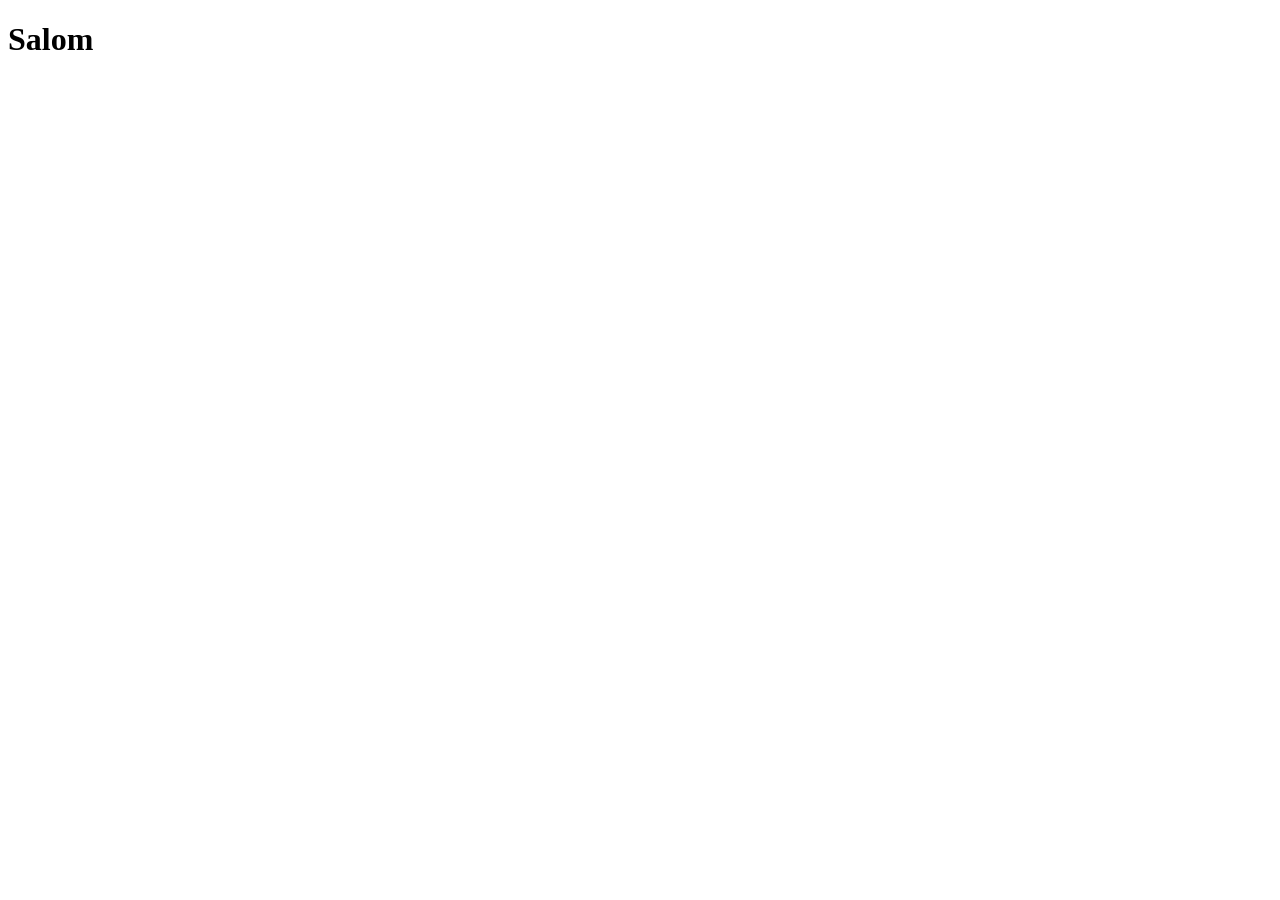
==== index.html @ 6389db86 "Futbol project" ====
<!DOCTYPE html>
<html lang="en">
<head>
    <meta charset="UTF-8">
    <meta name="viewport" content="width=device-width, initial-scale=1.0">
    <title>Document</title>
</head>
<body>
    <h1>Salom</h1>
</body>
</html>
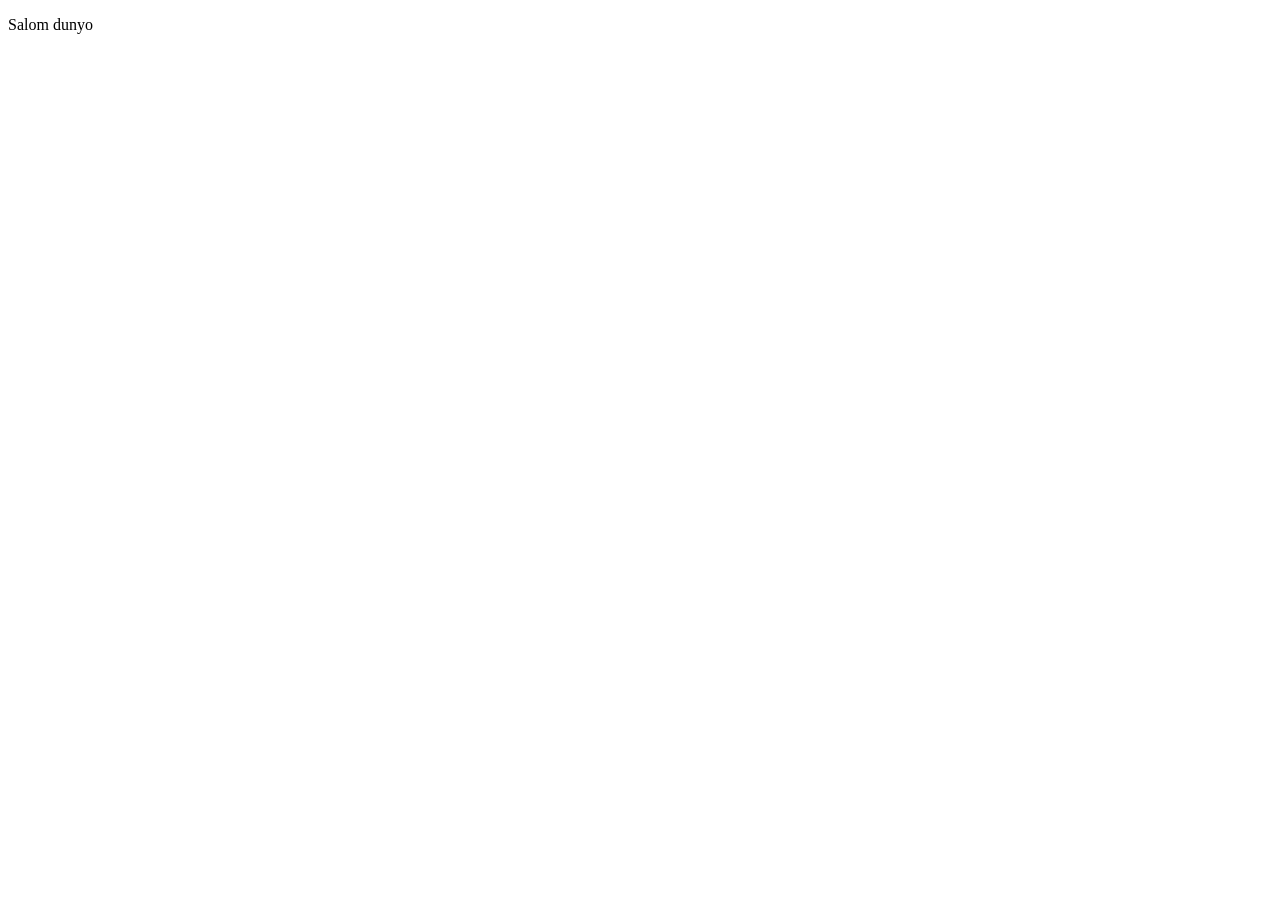
==== commit c5f63522: "Loyiha yangilandi" ====
--- a/index.html
+++ b/index.html
@@ -6,6 +6,6 @@
     <title>Document</title>
 </head>
 <body>
-    <h1>Salom</h1>
+    <p>Salom dunyo</p>
 </body>
 </html>
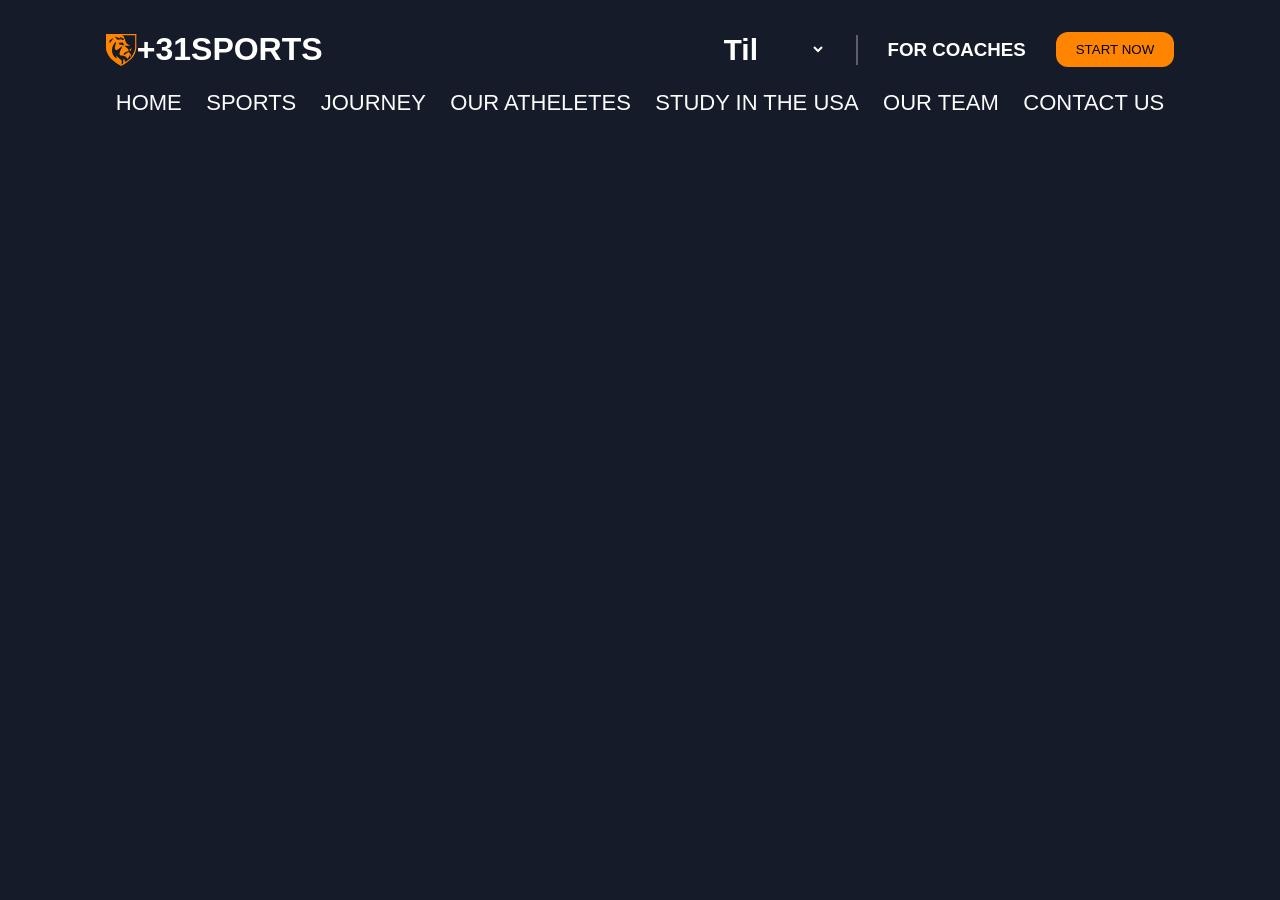
==== commit e8125036: "header qismi bitdi" ====
--- a/index.html
+++ b/index.html
@@ -1,11 +1,47 @@
 <!DOCTYPE html>
 <html lang="en">
+
 <head>
     <meta charset="UTF-8">
     <meta name="viewport" content="width=device-width, initial-scale=1.0">
     <title>Document</title>
+    <link rel="stylesheet" href="style.css">
+
 </head>
+
 <body>
-    <p>Salom dunyo</p>
+    <header>
+        <div class="container">
+            <div class="head1">
+                <div class="logo">
+                    <img src="./sherzodRasmlar/logo.svg" alt="sherlogo">
+                    <h1>+31SPORTS</h1>
+                </div>
+                <div class="startNov">
+                    <select id="language">
+                         <option value="">Til</option>
+                         <option value="uz">UZB</option>
+                        <option value="ru">RUS</option>
+                        <option value="eng">ENG</option>
+                    </select>
+                    <div class="chiziq"></div>
+                    <h3>FOR COACHES</h3>
+                    <button class="start">START NOW</button>
+                </div>
+            </div>
+            <div class="head2">
+                <nav>
+                    <a class="head2-nav" href="#">Home</a>
+                    <a class="head2-nav" href="#">sports</a>
+                    <a class="head2-nav" href="#">journey</a>
+                    <a class="head2-nav" href="#">our atheletes</a>
+                    <a class="head2-nav" href="#">study in the usa</a>
+                    <a class="head2-nav" href="#">our team</a>
+                    <a class="head2-nav" href="#">contact us</a>
+                </nav>
+            </div>
+        </div>
+    </header>
 </body>
+
 </html>
--- a/style.css
+++ b/style.css
@@ -0,0 +1,81 @@
+*{
+box-sizing: border-box;
+font-family: 'Lucida Sans', 'Lucida Sans Regular', 'Lucida Grande', 'Lucida Sans Unicode', Geneva, Verdana, sans-serif;
+}
+body{
+    margin: 0;
+    background-color: #151B28;
+    display: flex;
+    justify-content: center;
+    max-width: 1440
+   
+}
+.container{
+  background-color: #151B28;
+    flex-direction: column;
+}
+header .container{
+     padding: 10px 20px;
+     display: flex;
+     
+}
+header{
+    display: flex;
+    flex-direction: column;
+    max-width: 1120px;
+
+}
+.head1{
+    display: flex;
+    justify-content: space-between;
+    align-items: center;
+    color: white;
+    gap: 315px;
+}
+.logo{
+    display: flex;
+}
+.startNov{
+    display: flex;
+    justify-content: space-between;
+    align-items: center;
+    gap: 30px;
+}
+.chiziq{
+    width: 2px;
+    height: 30px;
+    background-color: rgba(255, 255, 255, 0.3);
+}
+#language{
+    background-color: transparent;
+    color: rgb(255, 255, 255);
+    padding: 8px 20px;
+    font-size: 30px;
+    font-weight: bold;
+    border: 0px solid chartreuse;
+    
+
+   
+}
+#language:focus{
+    border: 0px solid cyan;
+    color: #151B28;
+}
+.start{
+    padding: 10px 20px;
+    border-radius: 12px;
+    background-color: #FF8400;
+    border: none;
+}
+.head2-nav{
+   
+font-weight: 400;
+
+font-size: 22px;
+margin: 0px 10px;
+text-align: center;
+text-transform:uppercase;
+color: #FCFCFD;
+text-decoration: none;
+
+}
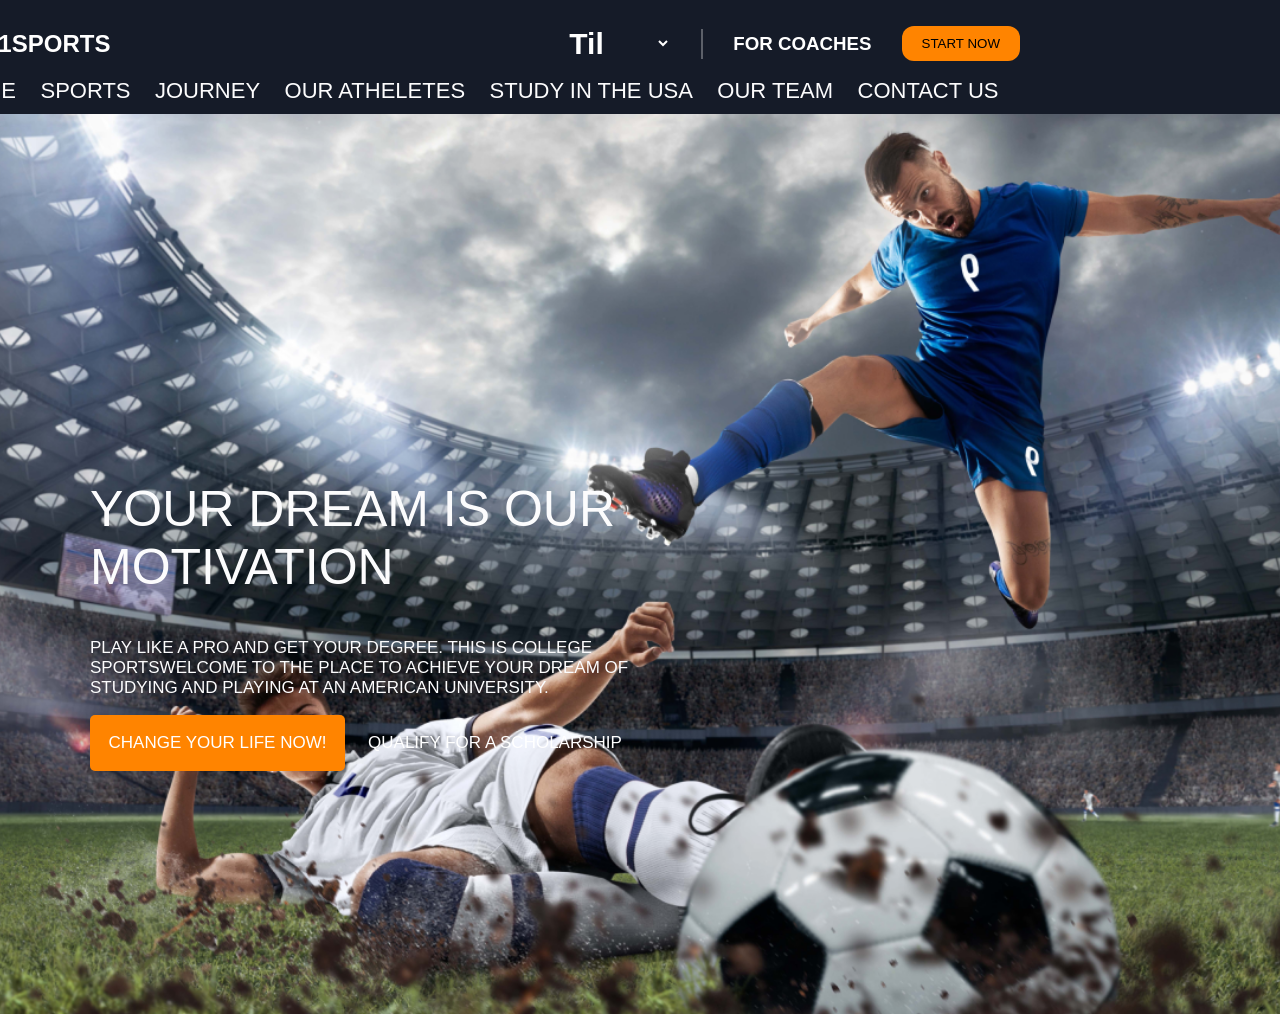
==== commit b9a66353: "sec1 yozildi" ====
--- a/index.html
+++ b/index.html
@@ -10,38 +10,60 @@
 </head>
 
 <body>
-    <header>
-        <div class="container">
-            <div class="head1">
-                <div class="logo">
-                    <img src="./sherzodRasmlar/logo.svg" alt="sherlogo">
-                    <h1>+31SPORTS</h1>
+    <div class="tana">
+        <header>
+            <div class="container">
+                <div class="head1">
+                    <div class="logo">
+                        <img src="./sherzodRasmlar/logo.svg" alt="sherlogo">
+                        <h2>+31SPORTS</h2>
+                    </div>
+                    <div class="startNov">
+                        <select id="language">
+                            <option value="">Til</option>
+                            <option value="uz">UZB</option>
+                            <option value="ru">RUS</option>
+                            <option value="eng">ENG</option>
+                        </select>
+                        <div class="chiziq"></div>
+                        <h3>FOR COACHES</h3>
+                        <button class="start">START NOW</button>
+                    </div>
                 </div>
-                <div class="startNov">
-                    <select id="language">
-                         <option value="">Til</option>
-                         <option value="uz">UZB</option>
-                        <option value="ru">RUS</option>
-                        <option value="eng">ENG</option>
-                    </select>
-                    <div class="chiziq"></div>
-                    <h3>FOR COACHES</h3>
-                    <button class="start">START NOW</button>
+                <div class="head2">
+                    <nav>
+                        <a class="head2-nav" href="#">Home</a>
+                        <a class="head2-nav" href="#">sports</a>
+                        <a class="head2-nav" href="#">journey</a>
+                        <a class="head2-nav" href="#">our atheletes</a>
+                        <a class="head2-nav" href="#">study in the usa</a>
+                        <a class="head2-nav" href="#">our team</a>
+                        <a class="head2-nav" href="#">contact us</a>
+                    </nav>
                 </div>
             </div>
-            <div class="head2">
-                <nav>
-                    <a class="head2-nav" href="#">Home</a>
-                    <a class="head2-nav" href="#">sports</a>
-                    <a class="head2-nav" href="#">journey</a>
-                    <a class="head2-nav" href="#">our atheletes</a>
-                    <a class="head2-nav" href="#">study in the usa</a>
-                    <a class="head2-nav" href="#">our team</a>
-                    <a class="head2-nav" href="#">contact us</a>
-                </nav>
+        </header>
+        <section class="sec1">
+
+            <div class="narsala">
+                <div class="textlar">
+                    <div class="text">
+                        <h1>Your dream is our motivation</h1>
+                        <p>Play like a pro and get your degree. This is College SportsWelcome to the place to achieve
+                            your dream
+                            of studying and playing at an American university.</p>
+                    </div>
+                    
+                    <div class="buttonlar">
+                        <button class="ranglibtn">Change your life now!</button>
+                        <button class="rangsizbtn">Qualify for a scholarship</button>
+                    </div>
+                </div>
+                <div class="yoq"></div>
             </div>
-        </div>
-    </header>
+            
+        </section>
+    </div>
 </body>
 
 </html>
--- a/style.css
+++ b/style.css
@@ -1,81 +1,202 @@
-*{
-box-sizing: border-box;
-font-family: 'Lucida Sans', 'Lucida Sans Regular', 'Lucida Grande', 'Lucida Sans Unicode', Geneva, Verdana, sans-serif;
-}
-body{
+* {
+    box-sizing: border-box;
+    font-family: 'Lucida Sans', 'Lucida Sans Regular', 'Lucida Grande', 'Lucida Sans Unicode', Geneva, Verdana, sans-serif;
+}
+
+body {
     margin: 0;
     background-color: #151B28;
     display: flex;
     justify-content: center;
-    max-width: 1440
-   
-}
-.container{
-  background-color: #151B28;
+
+
+}
+
+.tana {
+    display: flex;
     flex-direction: column;
-}
-header .container{
-     padding: 10px 20px;
-     display: flex;
-     
-}
-header{
+    justify-content: center;
+}
+
+.container {
+    background-color: #151B28;
+    flex-direction: column;
+    display: flex;
+
+
+}
+
+header .container {
+    padding: 10px 20px;
+
+
+}
+
+header {
     display: flex;
     flex-direction: column;
     max-width: 1120px;
-
-}
-.head1{
+    justify-content: center;
+
+}
+
+.head1 {
     display: flex;
     justify-content: space-between;
     align-items: center;
     color: white;
     gap: 315px;
 }
-.logo{
-    display: flex;
-}
-.startNov{
+
+.logo {
+    display: flex;
+}
+
+.startNov {
     display: flex;
     justify-content: space-between;
     align-items: center;
     gap: 30px;
 }
-.chiziq{
+
+.chiziq {
     width: 2px;
     height: 30px;
     background-color: rgba(255, 255, 255, 0.3);
 }
-#language{
+
+#language {
     background-color: transparent;
     color: rgb(255, 255, 255);
     padding: 8px 20px;
     font-size: 30px;
     font-weight: bold;
     border: 0px solid chartreuse;
-    
-
-   
-}
-#language:focus{
+
+
+
+}
+
+#language:focus {
     border: 0px solid cyan;
     color: #151B28;
 }
-.start{
+
+.start {
     padding: 10px 20px;
     border-radius: 12px;
     background-color: #FF8400;
     border: none;
 }
-.head2-nav{
-   
-font-weight: 400;
-
-font-size: 22px;
-margin: 0px 10px;
-text-align: center;
-text-transform:uppercase;
-color: #FCFCFD;
-text-decoration: none;
-
-}
+
+.head2-nav {
+
+    font-weight: 400;
+    font-size: 22px;
+    margin: 0px 10px;
+    text-align: center;
+    text-transform: uppercase;
+    color: #FCFCFD;
+    text-decoration: none;
+
+}
+
+.sec1 {
+    width: 1440px;
+    height: 900px;
+    background-image: url('./sherzodRasmlar/sec1rasm.png');
+    background-position: center;
+    background-size: cover;
+    background-repeat: no-repeat;
+    display: flex;
+    justify-content: center;
+    align-items: center;
+
+}
+
+.sec1rasm {
+    max-width: 1440px;
+    height: 968px;
+
+}
+
+.seconerasm {
+    width: 100%;
+    height: 100%;
+
+}
+
+.textlar {
+    width: 550px;
+    height: 250px;
+    display: flex;
+    flex-wrap: wrap;
+}
+
+
+.yoq {
+    width: 550px;
+    height: 250px;
+}
+
+.narsala {
+    width: 1120px;
+    height: 338px;
+    display: flex;
+    justify-content: center;
+    align-items: center;
+
+
+
+}
+
+.text h1 {
+
+    font-weight: 400;
+    font-size: 50px;
+    text-transform: uppercase;
+    color: #FCFCFD;
+
+}
+
+.text p {
+
+    font-weight: 400;
+    color: #FCFCFD;
+    font-size: 17px;
+
+
+    text-transform: uppercase;
+
+}
+.buttonlar{
+    display: flex;
+    align-items: center;
+}
+.ranglibtn {
+    width: 255px;
+    height: 56px;
+    padding: 12px 18px;
+    border-radius: 5px;
+    border: none;
+    color: white;
+    background-color: #FF8400;
+    font-size: 17px;
+    font-weight: 500;
+    text-transform: uppercase;
+    
+
+}
+
+.rangsizbtn{
+    width: 300px;
+    height: 56px;
+    padding: 12px 18px;
+    border-radius: 5px;
+    border: none;
+    color: white;
+   background-color: transparent;
+    font-size: 17px;
+    font-weight: 500;
+    text-transform: uppercase;
+}
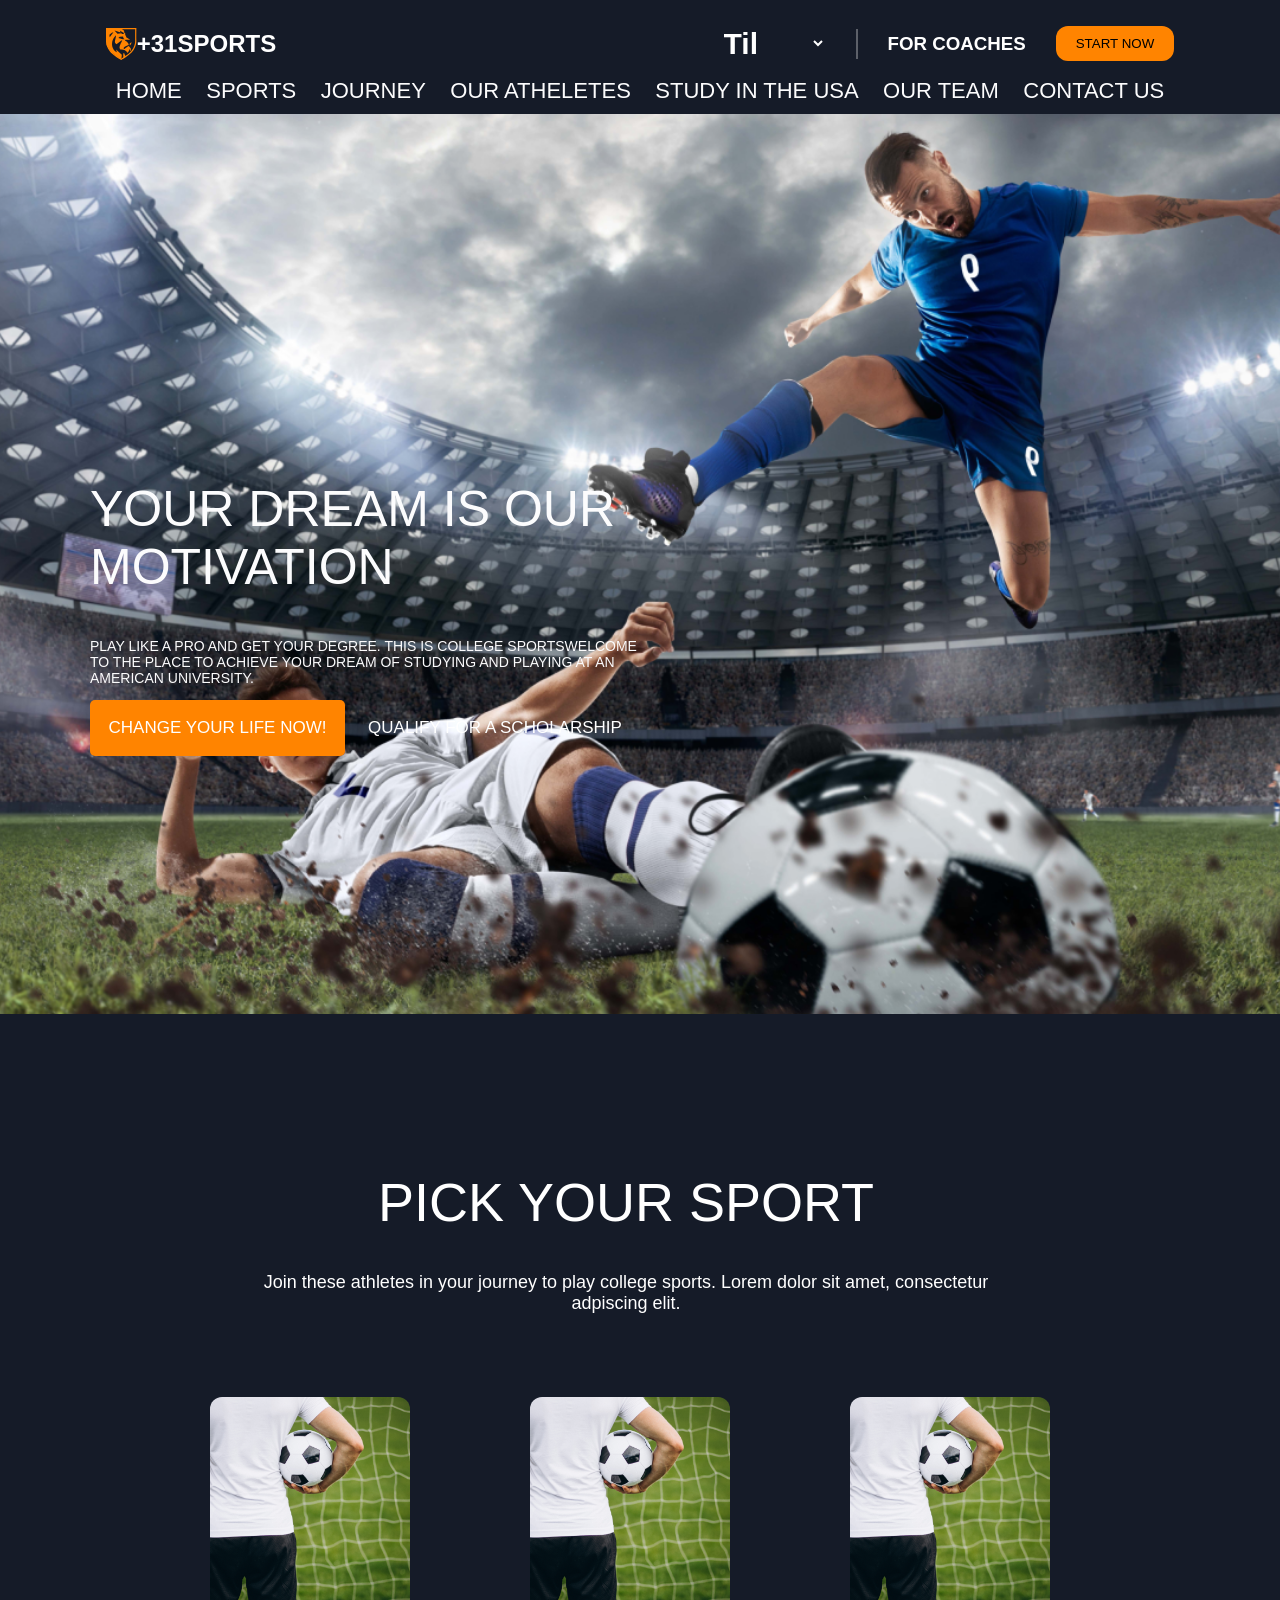
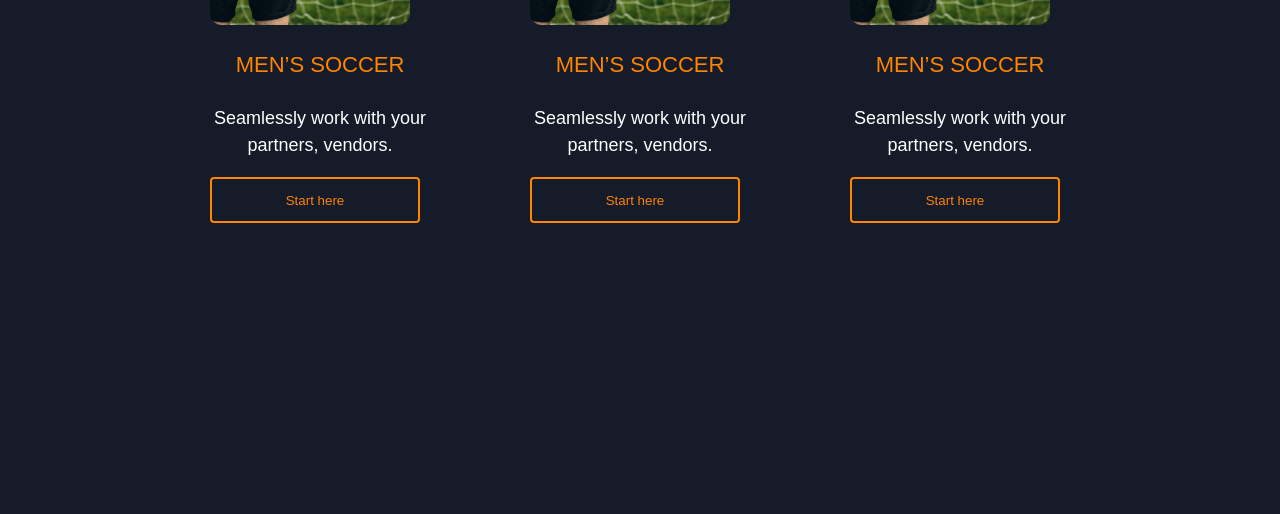
==== commit 2114953e: "sec2 yuklandi" ====
--- a/index.html
+++ b/index.html
@@ -32,8 +32,8 @@
                 </div>
                 <div class="head2">
                     <nav>
-                        <a class="head2-nav" href="#">Home</a>
-                        <a class="head2-nav" href="#">sports</a>
+                        <a class="head2-nav" href="index.html">Home</a>
+                        <a class="head2-nav" href="sports.html">sports</a>
                         <a class="head2-nav" href="#">journey</a>
                         <a class="head2-nav" href="#">our atheletes</a>
                         <a class="head2-nav" href="#">study in the usa</a>
@@ -53,7 +53,7 @@
                             your dream
                             of studying and playing at an American university.</p>
                     </div>
-                    
+
                     <div class="buttonlar">
                         <button class="ranglibtn">Change your life now!</button>
                         <button class="rangsizbtn">Qualify for a scholarship</button>
@@ -61,7 +61,55 @@
                 </div>
                 <div class="yoq"></div>
             </div>
-            
+
+        </section>
+
+        <section class="sec2">
+            <div class="pys">
+                <div class="matnlar">
+                    <h2>pick your sport</h2>
+                    <p>Join these athletes in your journey to play college sports. Lorem dolor sit amet, consectetur
+                        adpiscing elit.</p>
+                </div>
+                <div class="cardlar">
+                    <div class="card">
+                        <div class="card-img">
+                            <img class="imgcard" src="./sherzodRasmlar/cardimg.png" alt="cardomg">
+                        </div>
+
+                        <div class="card-tex">
+                            <h4>MEN’S SOCCER</h4>
+                            <p>Seamlessly work with your partners, vendors.</p>
+                        </div>
+                        <button class="starthere">Start here</button>
+
+                    </div>
+                    <div class="card">
+                        <div class="card-img">
+                            <img class="imgcard" src="./sherzodRasmlar/cardimg.png" alt="cardomg">
+                        </div>
+
+                        <div class="card-tex">
+                            <h4>MEN’S SOCCER</h4>
+                            <p>Seamlessly work with your partners, vendors.</p>
+                        </div>
+                        <button  class="starthere">Start here</button>
+
+                    </div>
+                    <div class="card">
+                        <div class="card-img">
+                            <img class="imgcard" src="./sherzodRasmlar/cardimg.png" alt="cardomg">
+                        </div>
+
+                        <div class="card-tex">
+                            <h4>MEN’S SOCCER</h4>
+                            <p>Seamlessly work with your partners, vendors.</p>
+                        </div>
+                        <button  class="starthere">Start here</button>
+
+                    </div>
+                </div>
+            </div>
         </section>
     </div>
 </body>
--- a/style.css
+++ b/style.css
@@ -37,6 +37,7 @@
     flex-direction: column;
     max-width: 1120px;
     justify-content: center;
+    margin: 0 auto;
 
 }
 
@@ -105,6 +106,7 @@
     width: 1440px;
     height: 900px;
     background-image: url('./sherzodRasmlar/sec1rasm.png');
+
     background-position: center;
     background-size: cover;
     background-repeat: no-repeat;
@@ -123,7 +125,8 @@
 .seconerasm {
     width: 100%;
     height: 100%;
-
+    mask-image: linear-gradient(to bottom, black, transparent);
+    opacity: 0.4;
 }
 
 .textlar {
@@ -163,16 +166,18 @@
 
     font-weight: 400;
     color: #FCFCFD;
-    font-size: 17px;
-
-
-    text-transform: uppercase;
-
-}
-.buttonlar{
-    display: flex;
-    align-items: center;
-}
+    font-size: 14px;
+
+
+    text-transform: uppercase;
+
+}
+
+.buttonlar {
+    display: flex;
+    align-items: center;
+}
+
 .ranglibtn {
     width: 255px;
     height: 56px;
@@ -184,19 +189,128 @@
     font-size: 17px;
     font-weight: 500;
     text-transform: uppercase;
-    
-
-}
-
-.rangsizbtn{
+
+
+}
+
+.rangsizbtn {
     width: 300px;
     height: 56px;
     padding: 12px 18px;
     border-radius: 5px;
     border: none;
     color: white;
-   background-color: transparent;
+    background-color: transparent;
     font-size: 17px;
     font-weight: 500;
     text-transform: uppercase;
 }
+
+.sec2 {
+    width: 1440px;
+    height: 1100px;
+    background-color: #151B28;
+   display: flex;
+   align-items: center;
+   justify-content: center;
+
+}
+
+.pys {
+   
+    width: 1120px;
+    height: 874px;
+    background-color: #151B28;
+   display: flex;
+   justify-content: center;
+   flex-direction: column;
+
+}
+
+.matnlar {
+    width: 752px;
+    height: 118px;
+    color: white;
+    margin-left: 170px;
+    display: flex;
+    justify-content: center;
+    flex-direction: column;
+
+}
+
+.matnlar h2 {
+
+    font-weight: 400;
+    font-size: 54px;
+    width: 752px;
+    height: 38px;
+    text-align: center;
+    text-transform: uppercase;
+}
+
+.matnlar p {
+    width: 752px;
+    height: 40px;
+    font-weight: 400;
+    font-size: 18px;
+    text-align: center;
+
+}
+
+.card {
+    width: 260px;
+    height: 572px;
+    padding: 60px 20px;
+
+}
+
+.card-img {
+    width: 200px;
+    height: 228px;
+
+
+}
+
+.imgcard {
+    width: 100%;
+    height: 100%;
+    object-fit: cover;
+    border-radius: 12px;
+}
+
+.cardlar {
+    display: flex;
+    justify-content: center;
+    gap: 60px;
+    padding: 50px 20px;
+}
+
+.card-tex h4 {
+    text-align: center;
+    color: #FF8400;
+    font-weight: 400;
+    font-size: 22px;
+    line-height: 100%;
+    letter-spacing: 0%;
+    text-align: center;
+    text-transform: capitalize;
+
+}
+.card-tex p{
+
+font-weight: 400;
+font-size: 18px;
+line-height: 150%;
+text-align: center;
+color: #fff;
+
+}
+.starthere{
+width: 210px;
+height: 46px;
+padding: 12px 18px;
+border-radius: 4px;
+border: 2px solid #FF8400;
+color: #FF8400;
+background-color: transparent;
+}
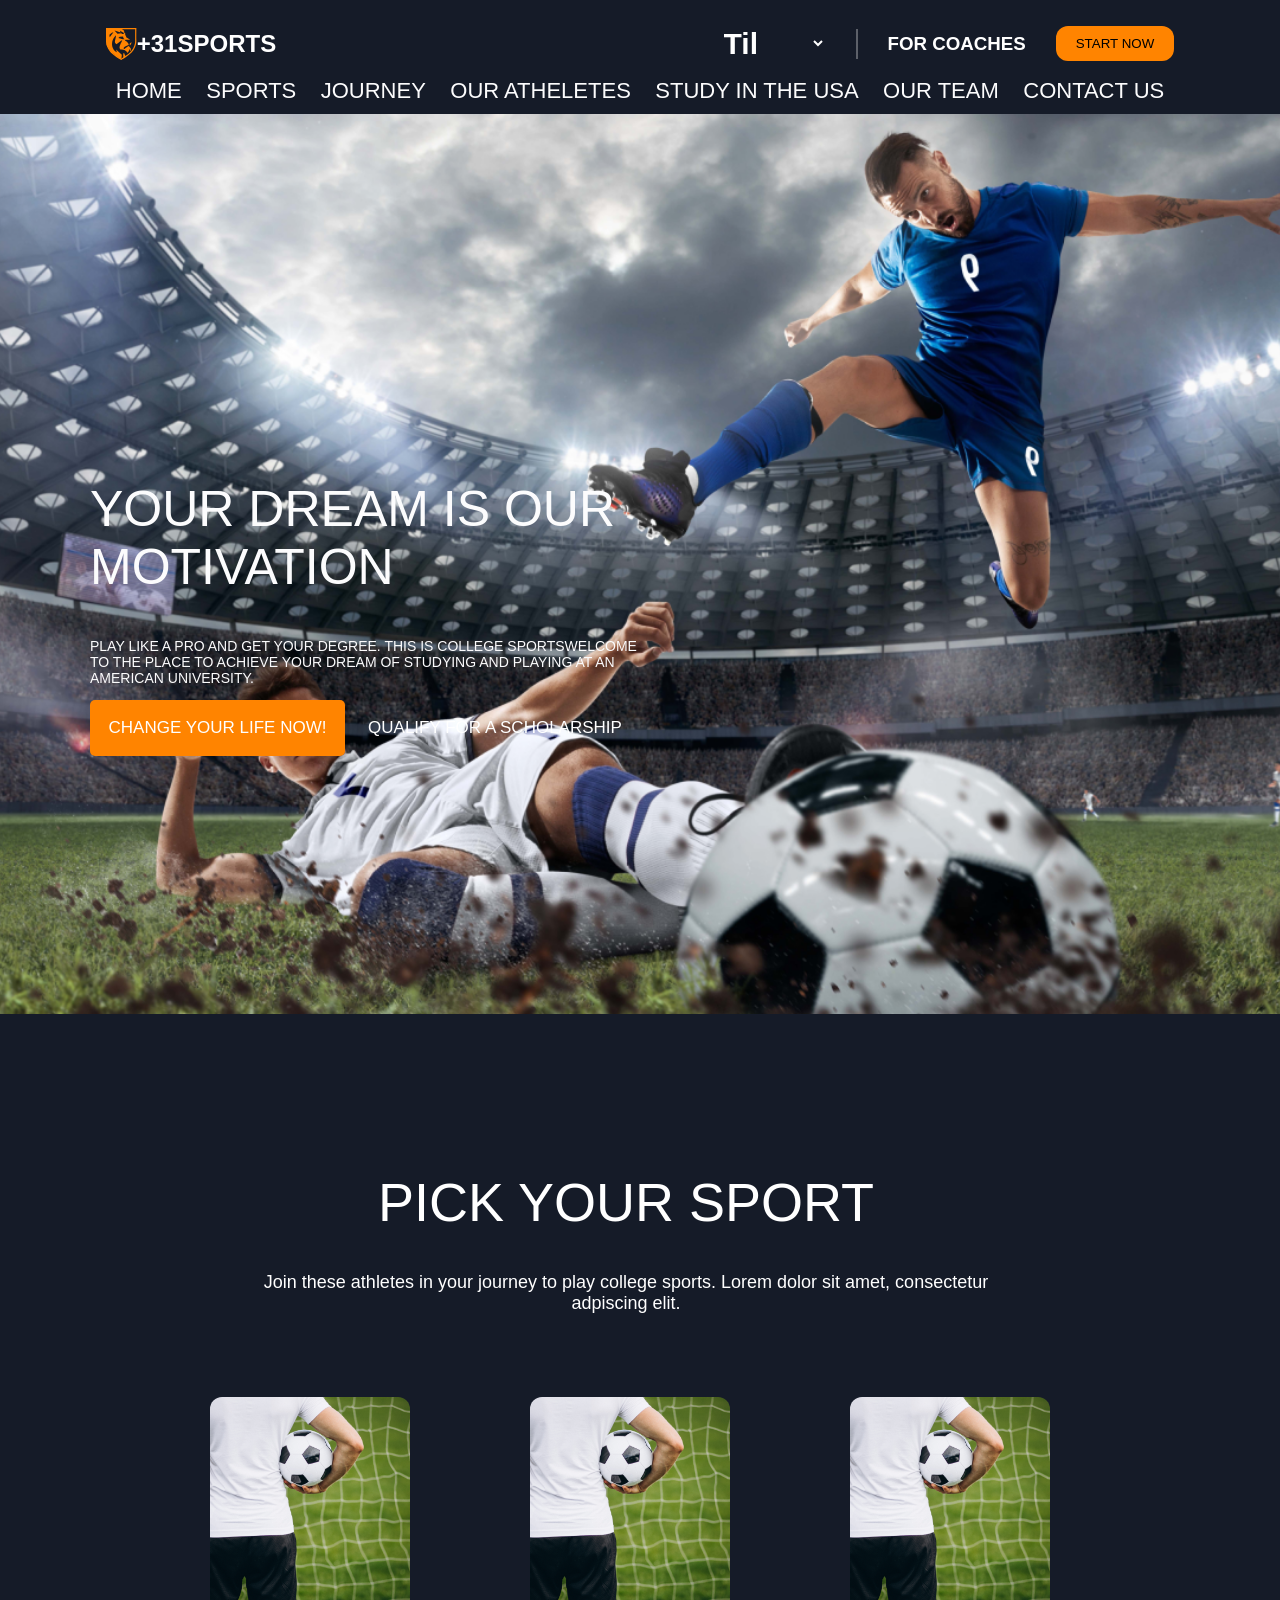
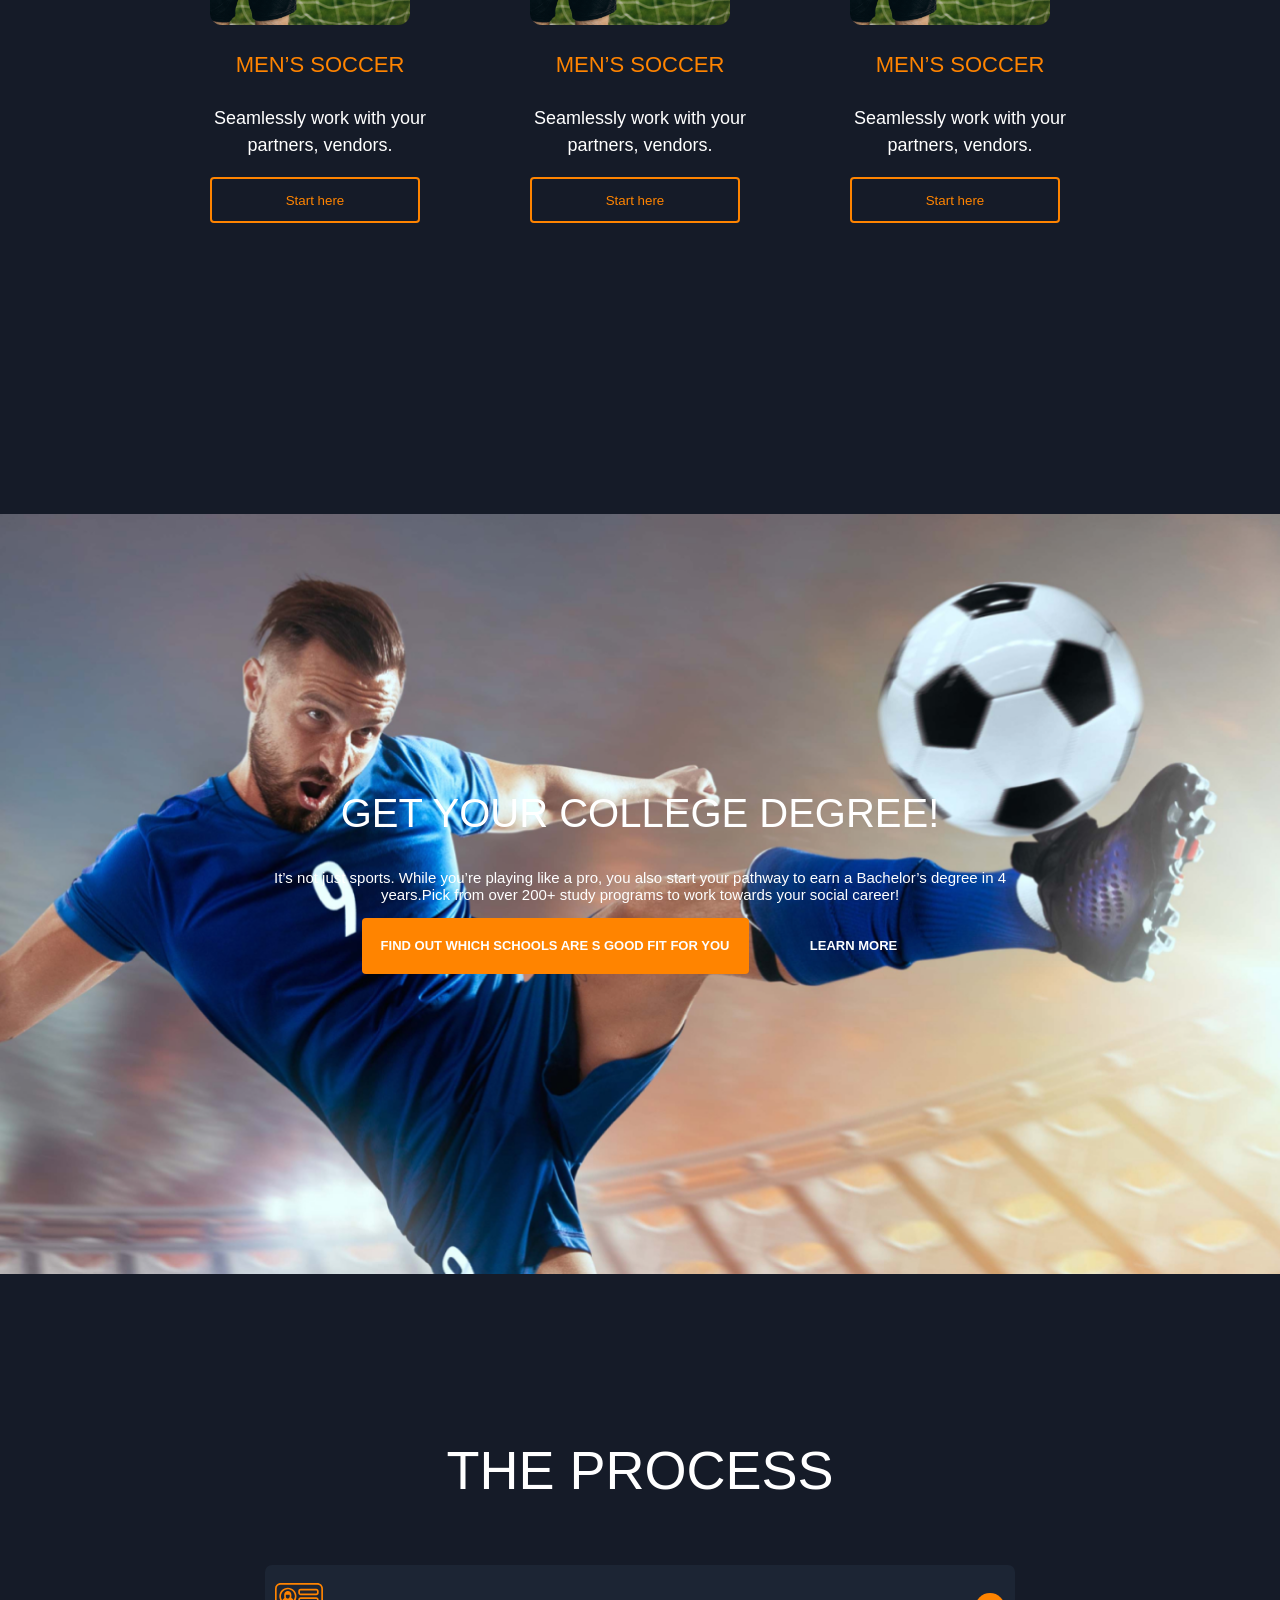
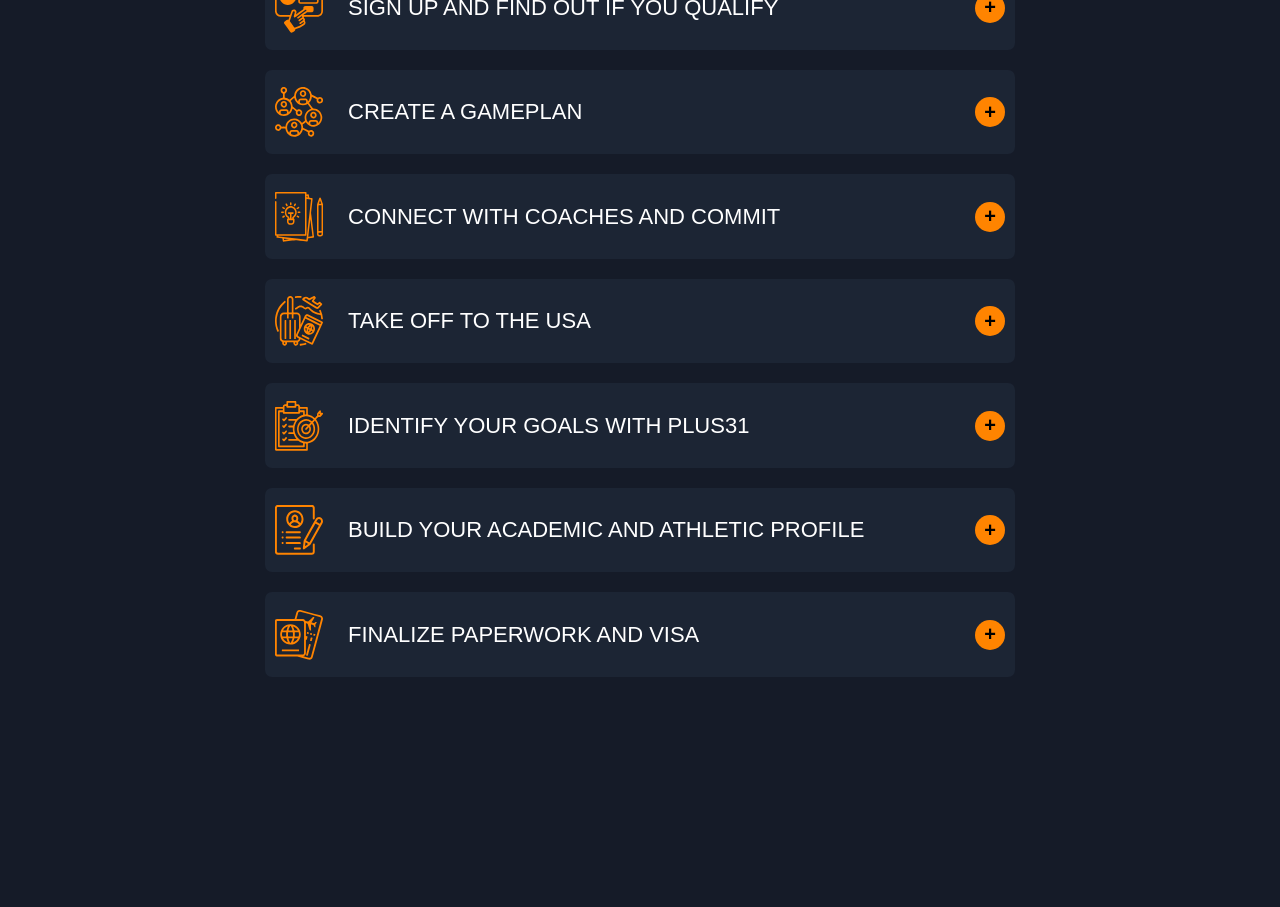
==== commit 19df4dd7: "sec4 bitdi" ====
--- a/index.html
+++ b/index.html
@@ -111,6 +111,86 @@
                 </div>
             </div>
         </section>
+        <section class="sec3">
+            <div class="sec3card">
+                <h1>GET YOUR COLLEGE DEGREE!</h1>
+                <p>It’s not just sports. While you’re playing like a pro, you also start your pathway to earn a Bachelor’s degree in 4 years.Pick from over 200+ study programs to work towards your social career!
+                </p>
+                <div class="sec3btnlar">
+                    <button class="sec3rbtn">Find out which schools are s good fit for you</button>
+                    <button class="sec3rangsiz">Learn more</button>
+                </div>
+            </div>
+        </section>
+        <section class="sec4">
+            <h1>the process</h1>
+
+            <div class="adds">
+                <div class="add">
+                    <div class="bosh">
+                        <img src="./sherzodRasmlar/signup.svg" alt="">
+                        <h4>Sign up and find out if  you qualify</h4>
+                    </div>
+                    <div class="oxiri">
+                         <p>+</p>
+                    </div>
+                </div>
+                <div class="add">
+                    <div class="bosh">
+                        <img src="./sherzodRasmlar/connect.svg" alt="">
+                        <h4>Create a gameplan</h4>
+                    </div>
+                    <div class="oxiri">
+                        <p>+</p>
+                    </div>
+                </div>
+                <div class="add">
+                    <div class="bosh">
+                        <img src="./sherzodRasmlar/create.svg" alt="">
+                        <h4>Connect with coaches and commit</h4>
+                    </div>
+                    <div class="oxiri">
+                         <p>+</p>
+                    </div>
+                </div>
+                <div class="add">
+                    <div class="bosh">
+                        <img src="./sherzodRasmlar/takeoff.svg" alt="">
+                        <h4>Take off to the USA</h4>
+                    </div>
+                    <div class="oxiri">
+                         <p>+</p>
+                    </div>
+                </div>
+                <div class="add">
+                    <div class="bosh">
+                        <img src="./sherzodRasmlar/identify.svg" alt="">
+                        <h4>Identify your goals with Plus31</h4>
+                    </div>
+                    <div class="oxiri">
+                         <p>+</p>
+                    </div>
+                </div>
+                <div class="add">
+                    <div class="bosh">
+                        <img src="./sherzodRasmlar/build.svg" alt="">
+                        <h4>Build your academic and athletic profile</h4>
+                    </div>
+                    <div class="oxiri">
+                         <p>+</p>
+                    </div>
+                </div>
+                <div class="add">
+                    <div class="bosh">
+                        <img src="./sherzodRasmlar/finalize.svg" alt="">
+                        <h4>Finalize paperwork and visa</h4>
+                    </div>
+                    <div class="oxiri">
+                         <p>+</p>
+                    </div>
+                </div>
+            </div>
+        </section>
     </div>
 </body>
 
--- a/style.css
+++ b/style.css
@@ -210,20 +210,20 @@
     width: 1440px;
     height: 1100px;
     background-color: #151B28;
-   display: flex;
-   align-items: center;
-   justify-content: center;
+    display: flex;
+    align-items: center;
+    justify-content: center;
 
 }
 
 .pys {
-   
+
     width: 1120px;
     height: 874px;
     background-color: #151B28;
-   display: flex;
-   justify-content: center;
-   flex-direction: column;
+    display: flex;
+    justify-content: center;
+    flex-direction: column;
 
 }
 
@@ -296,21 +296,155 @@
     text-transform: capitalize;
 
 }
-.card-tex p{
-
+
+.card-tex p {
+
+    font-weight: 400;
+    font-size: 18px;
+    line-height: 150%;
+    text-align: center;
+    color: #fff;
+
+}
+
+.starthere {
+    width: 210px;
+    height: 46px;
+    padding: 12px 18px;
+    border-radius: 4px;
+    border: 2px solid #FF8400;
+    color: #FF8400;
+    background-color: transparent;
+}
+
+.sec3 {
+    width: 1440px;
+    height: 760px;
+    background-image: url('./sherzodRasmlar/sec3rasm.png');
+    background-position: center;
+    background-repeat: no-repeat;
+    background-size: cover;
+    display: flex;
+    justify-content: center;
+    align-items: center;
+   
+}
+
+.sec3card {
+    color: white;
+    width: 752px;
+    height: 273px;
+    text-align: center;
+
+}
+
+.sec3card h1 {
+    font-weight: 400;
+    font-size: 40px;
+    text-align: center;
+    text-transform: uppercase;
+
+}
+
+.sec3card p {
+    font-weight: 400;
+    font-style: Regular;
+    font-size: 15px;
+    text-align: center;
+
+}
+
+.sec3rbtn {
+    width: 387px;
+    height: 56px;
+    padding: 12px 18px;
+    border-radius: 4px;
+    font-weight: 600;
+    font-size: 13px;
+    text-align: center;
+    text-transform: uppercase;
+    border: none;
+    background-color:#FF8400 ;
+    color: white;
+}
+
+.sec3rangsiz {
+    width: 130px;
+    height: 56px;
+    padding: 12px 18px;
+    border-radius: 4px;
+    border: none;
+    background-color: transparent;
+    font-weight: 600;
+    font-size: 13px;
+    text-align: center;
+    text-transform: uppercase;
+    color: white;
+}
+.sec3btnlar{
+    display: flex;
+    justify-content: center;
+    align-items: center;
+    gap: 40px;
+    color: white;
+}
+.sec4{
+width: 1440px;
+height: 1233px;
+padding: 120px 160px;
+background-color: #151B28;
+display: flex;
+justify-content: center;
+flex-direction: column;
+text-align: center;
+
+}
+.adds{
+    width: 750px;
+    height: 891px;
+  
+   margin: 0 auto;
+
+
+}
+.add{
+    display: flex;
+    justify-content: space-between;
+    align-items: center;
+    background-color: #1C2534;
+    margin: 20px 0px;
+    border-radius: 7px;
+    padding: 0px 10px;
+}
+.bosh{
+    display: flex;
+    gap: 25px;
+    align-items: center;
+}
+.sec4 h1{
 font-weight: 400;
-font-size: 18px;
-line-height: 150%;
+font-size: 54px;
 text-align: center;
+text-transform: uppercase;
+color: white;
+
+}
+.sec4 h4{
+font-weight: 400;
+font-size: 22px;
+text-transform: uppercase;
 color: #fff;
-
-}
-.starthere{
-width: 210px;
-height: 46px;
-padding: 12px 18px;
-border-radius: 4px;
-border: 2px solid #FF8400;
-color: #FF8400;
-background-color: transparent;
+}
+.oxiri{
+    width: 30px;
+    height: 30px;
+    background-color: #FF8400;
+    border-radius: 50%;
+   display: flex;
+   justify-content: center;
+   align-items: center;
+}
+.oxiri p{
+    font-weight: bold;
+    font-size: 20px;
 }
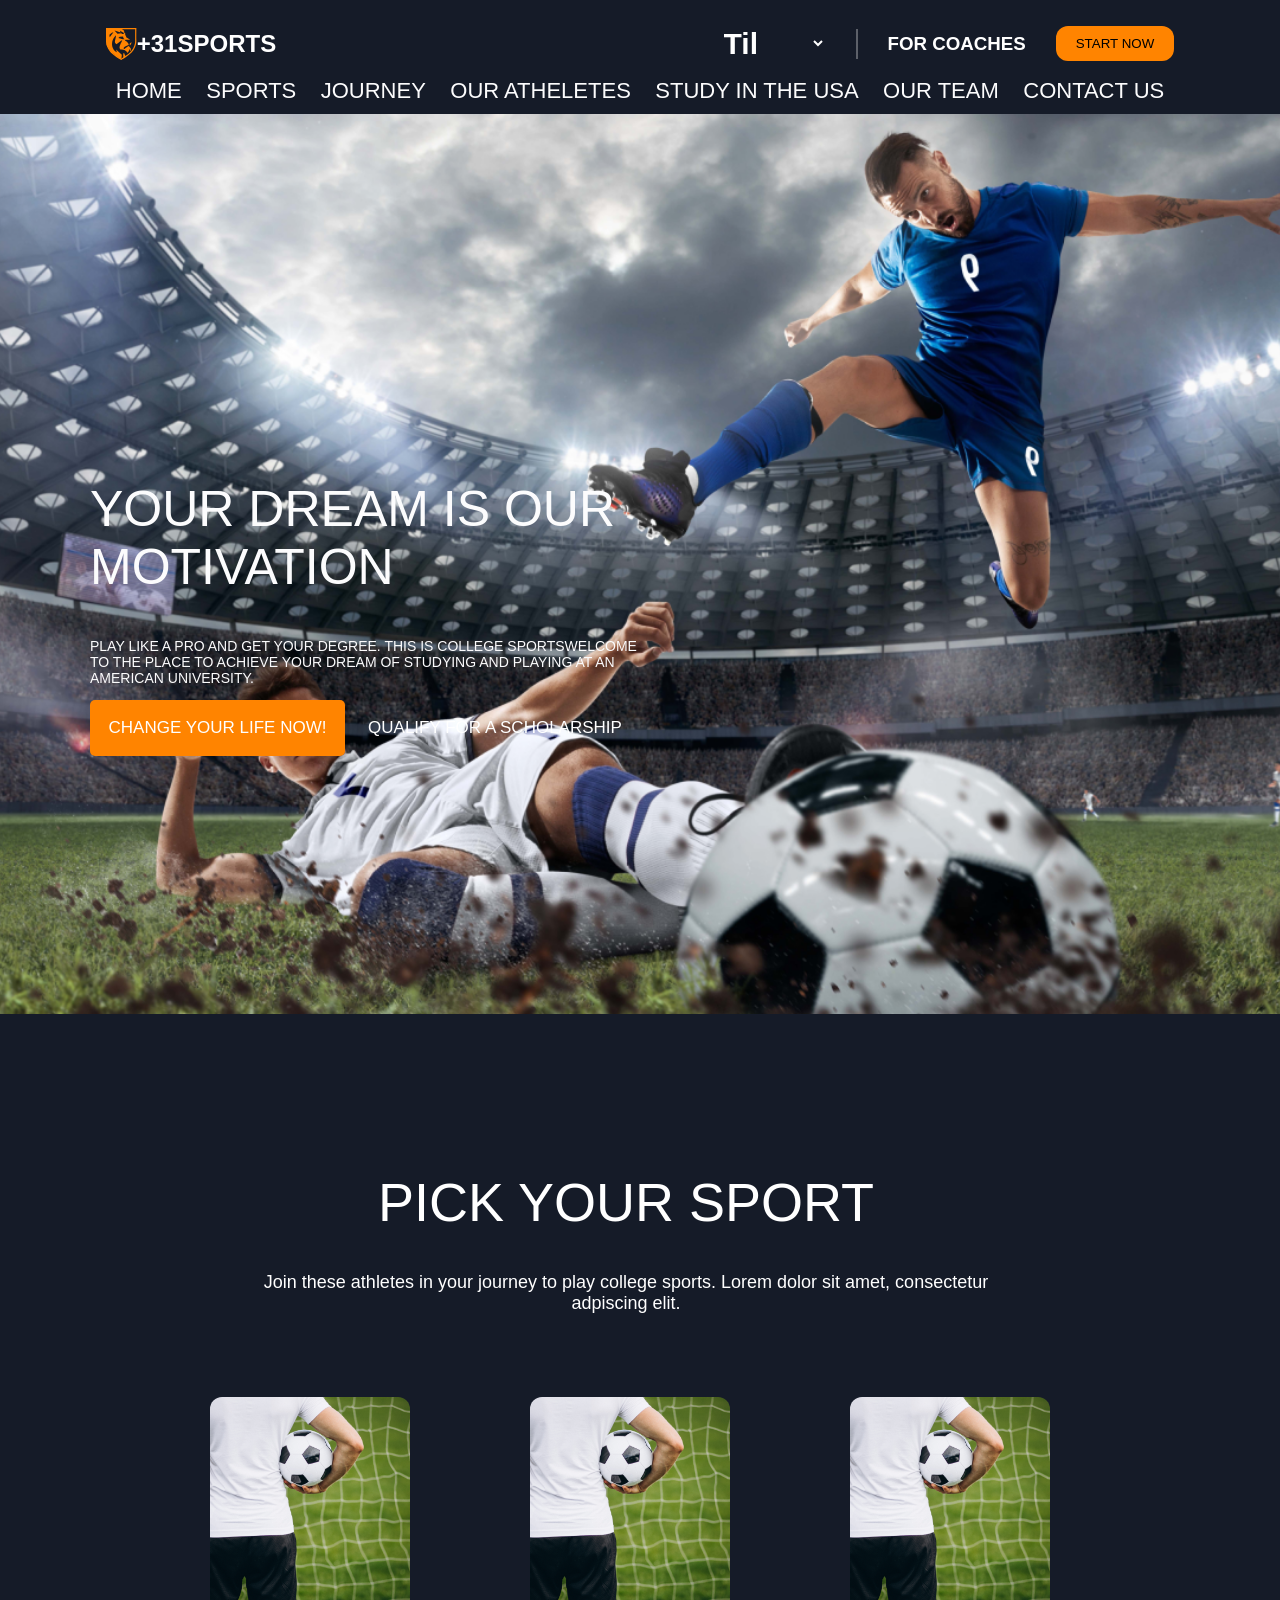
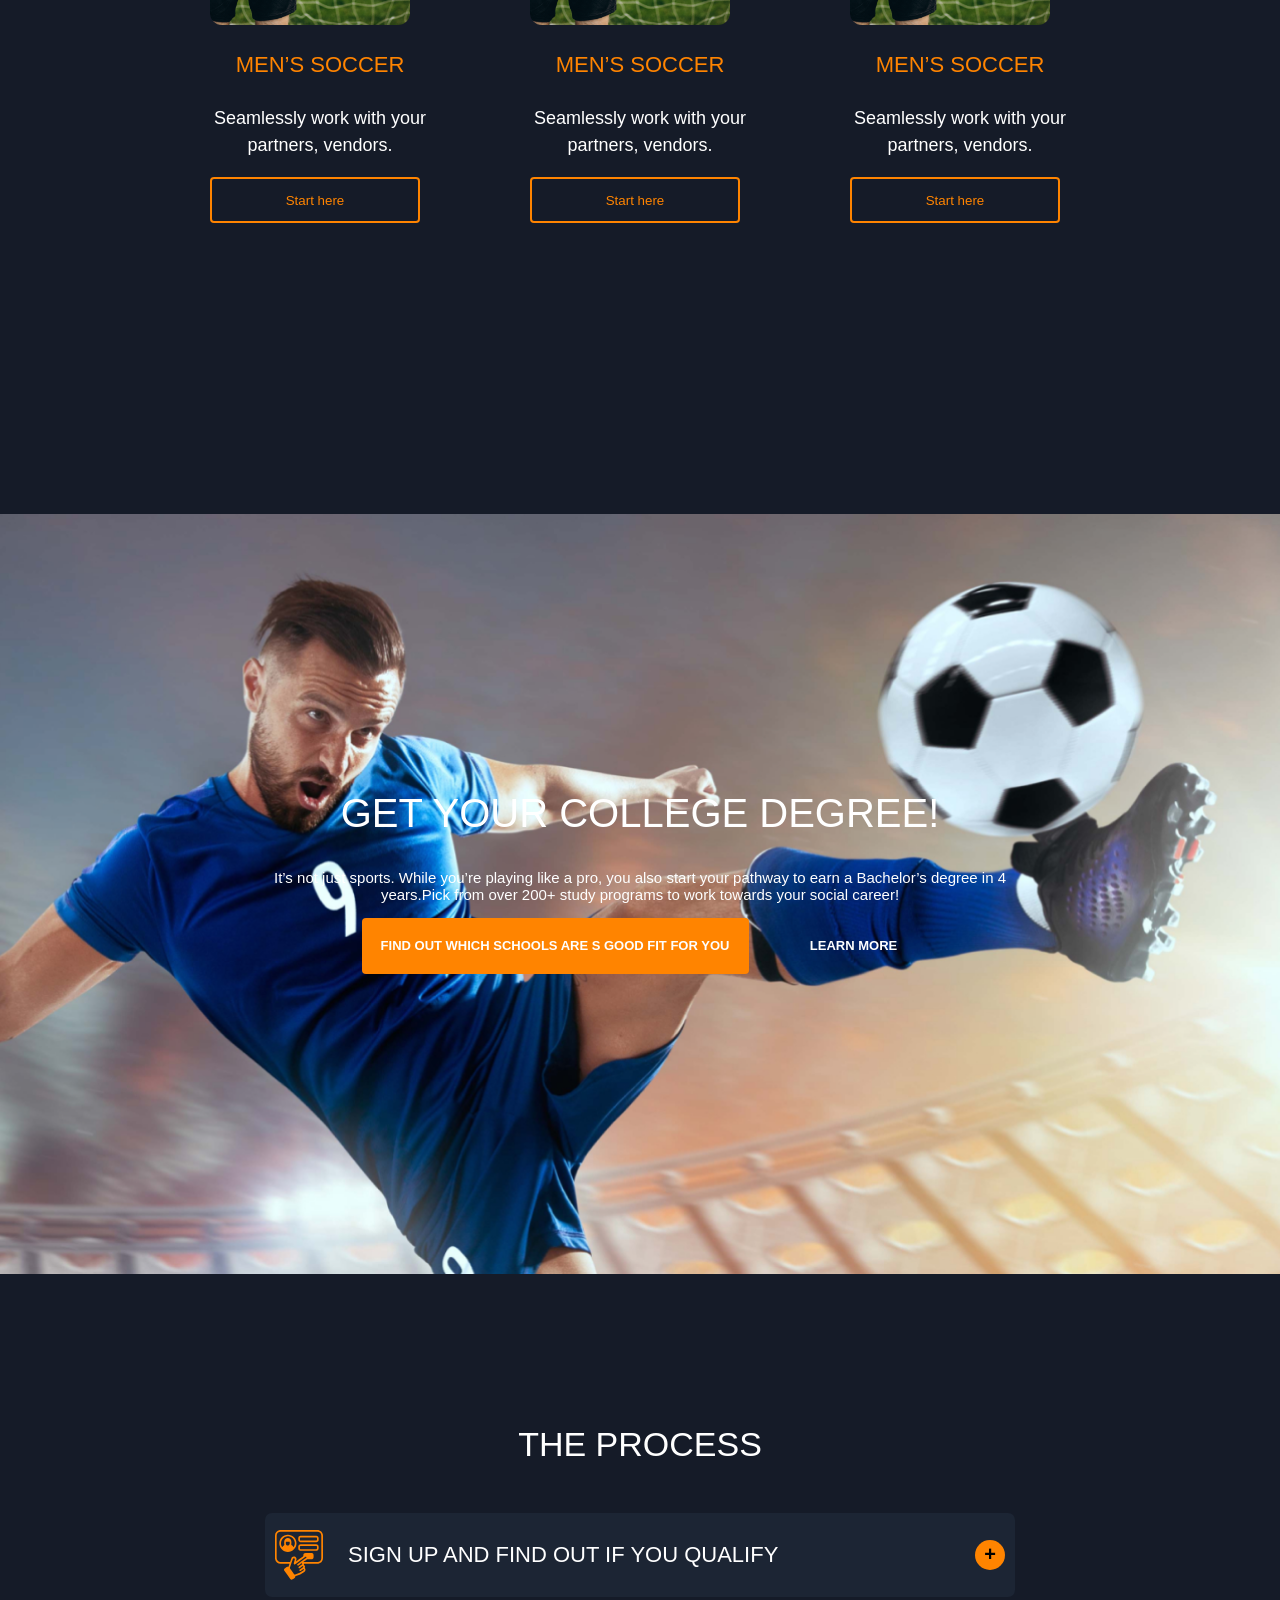
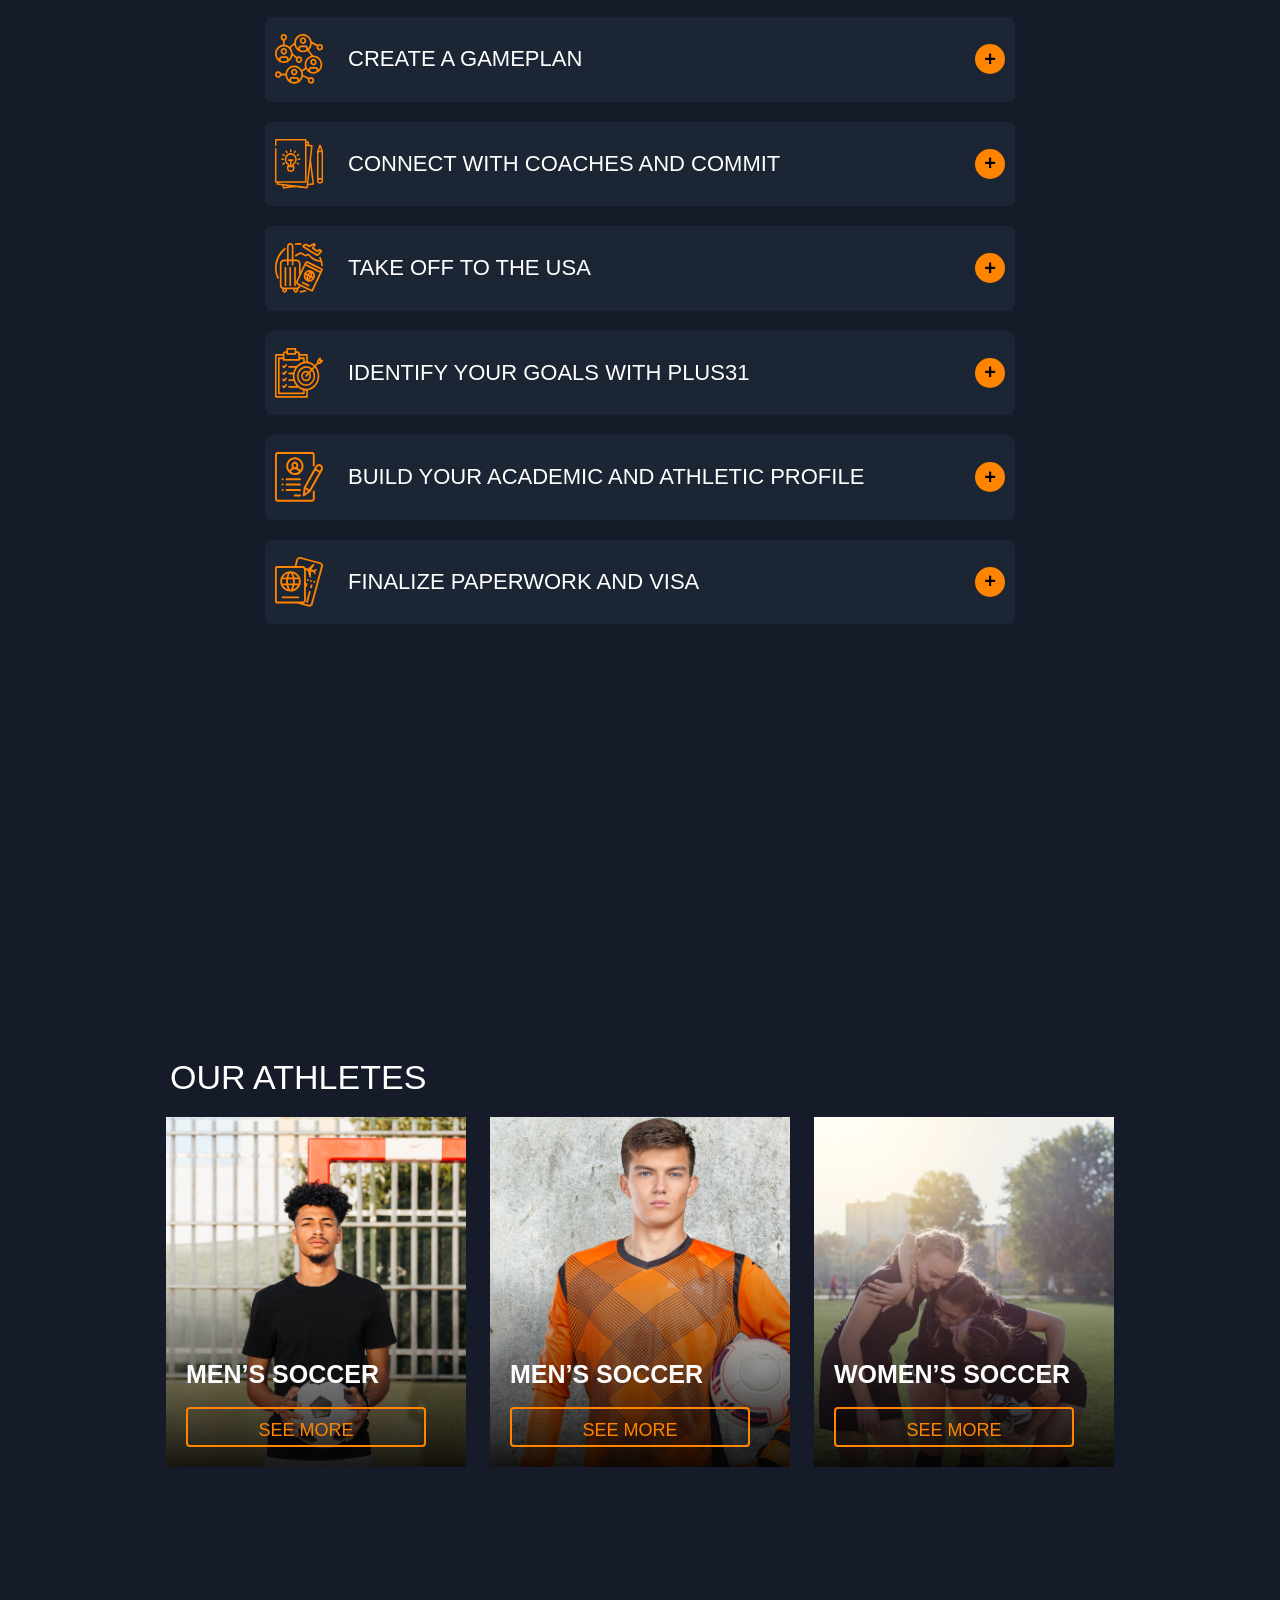
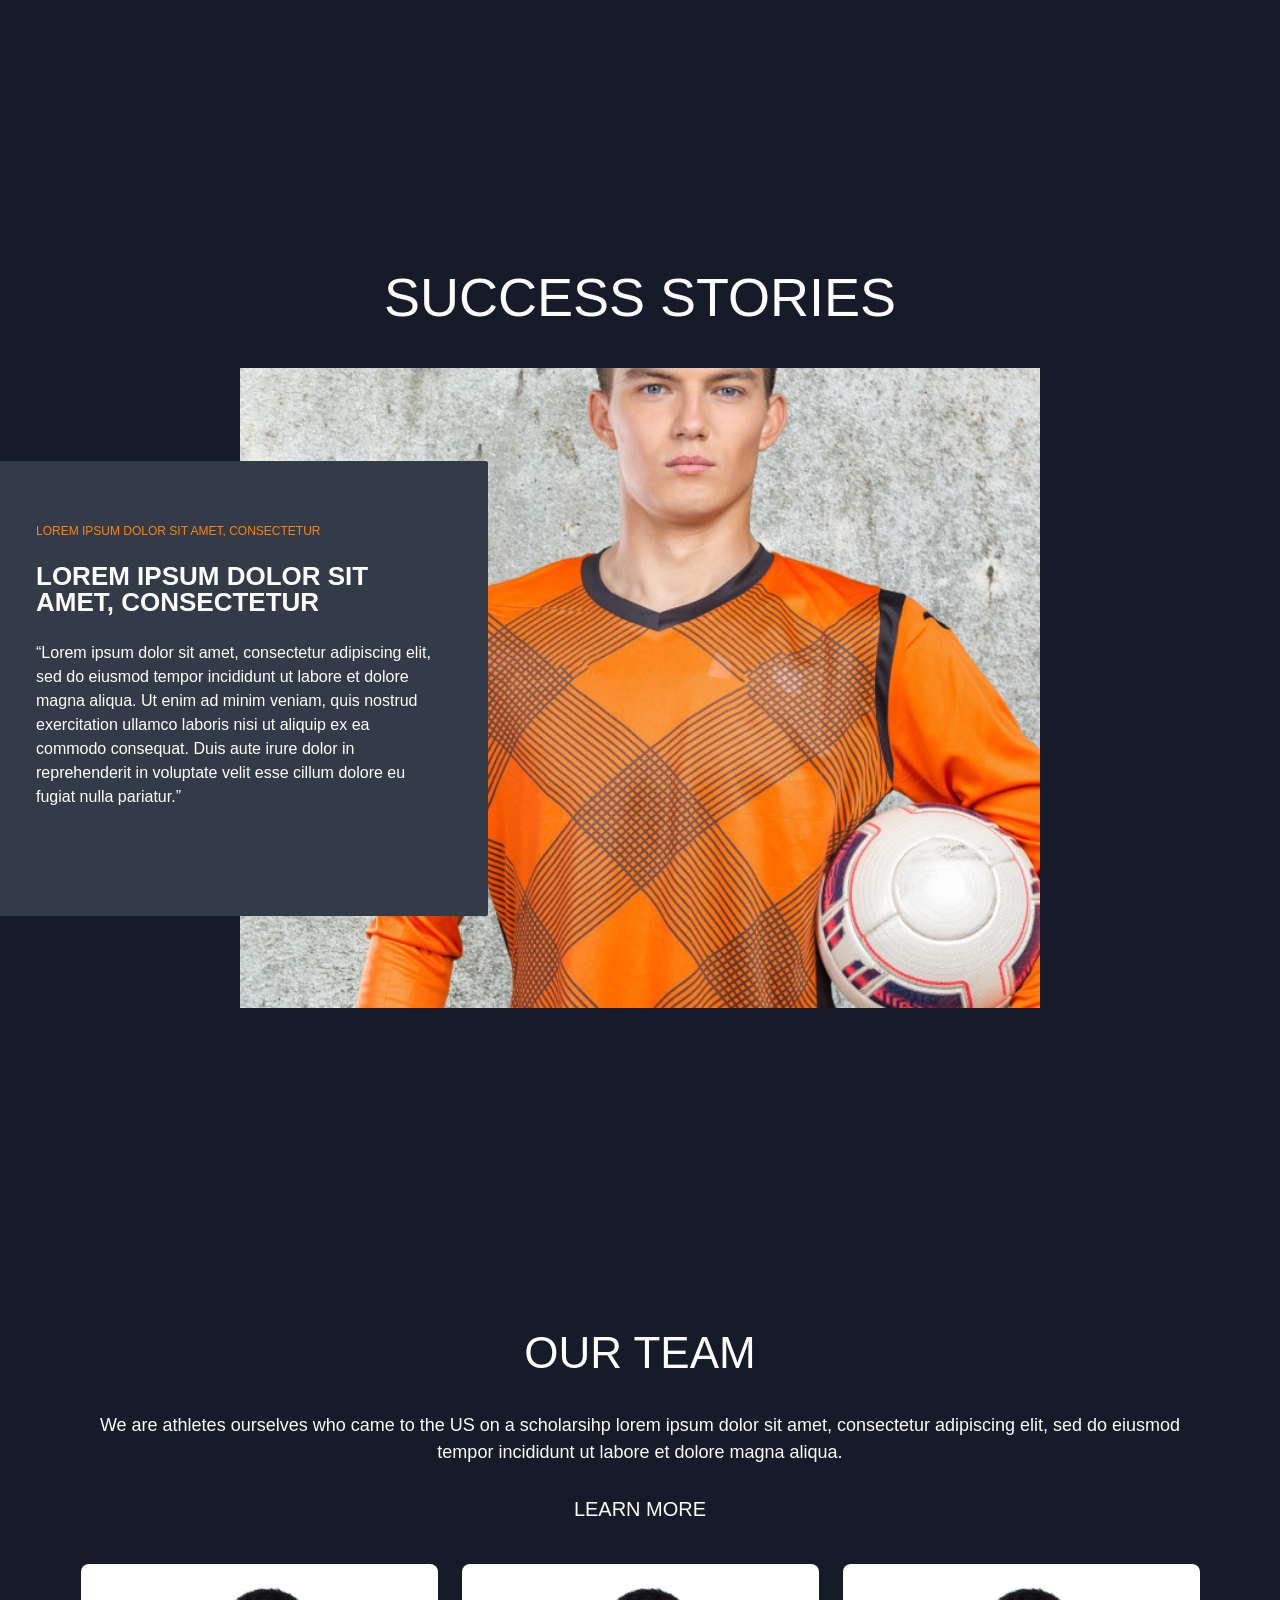
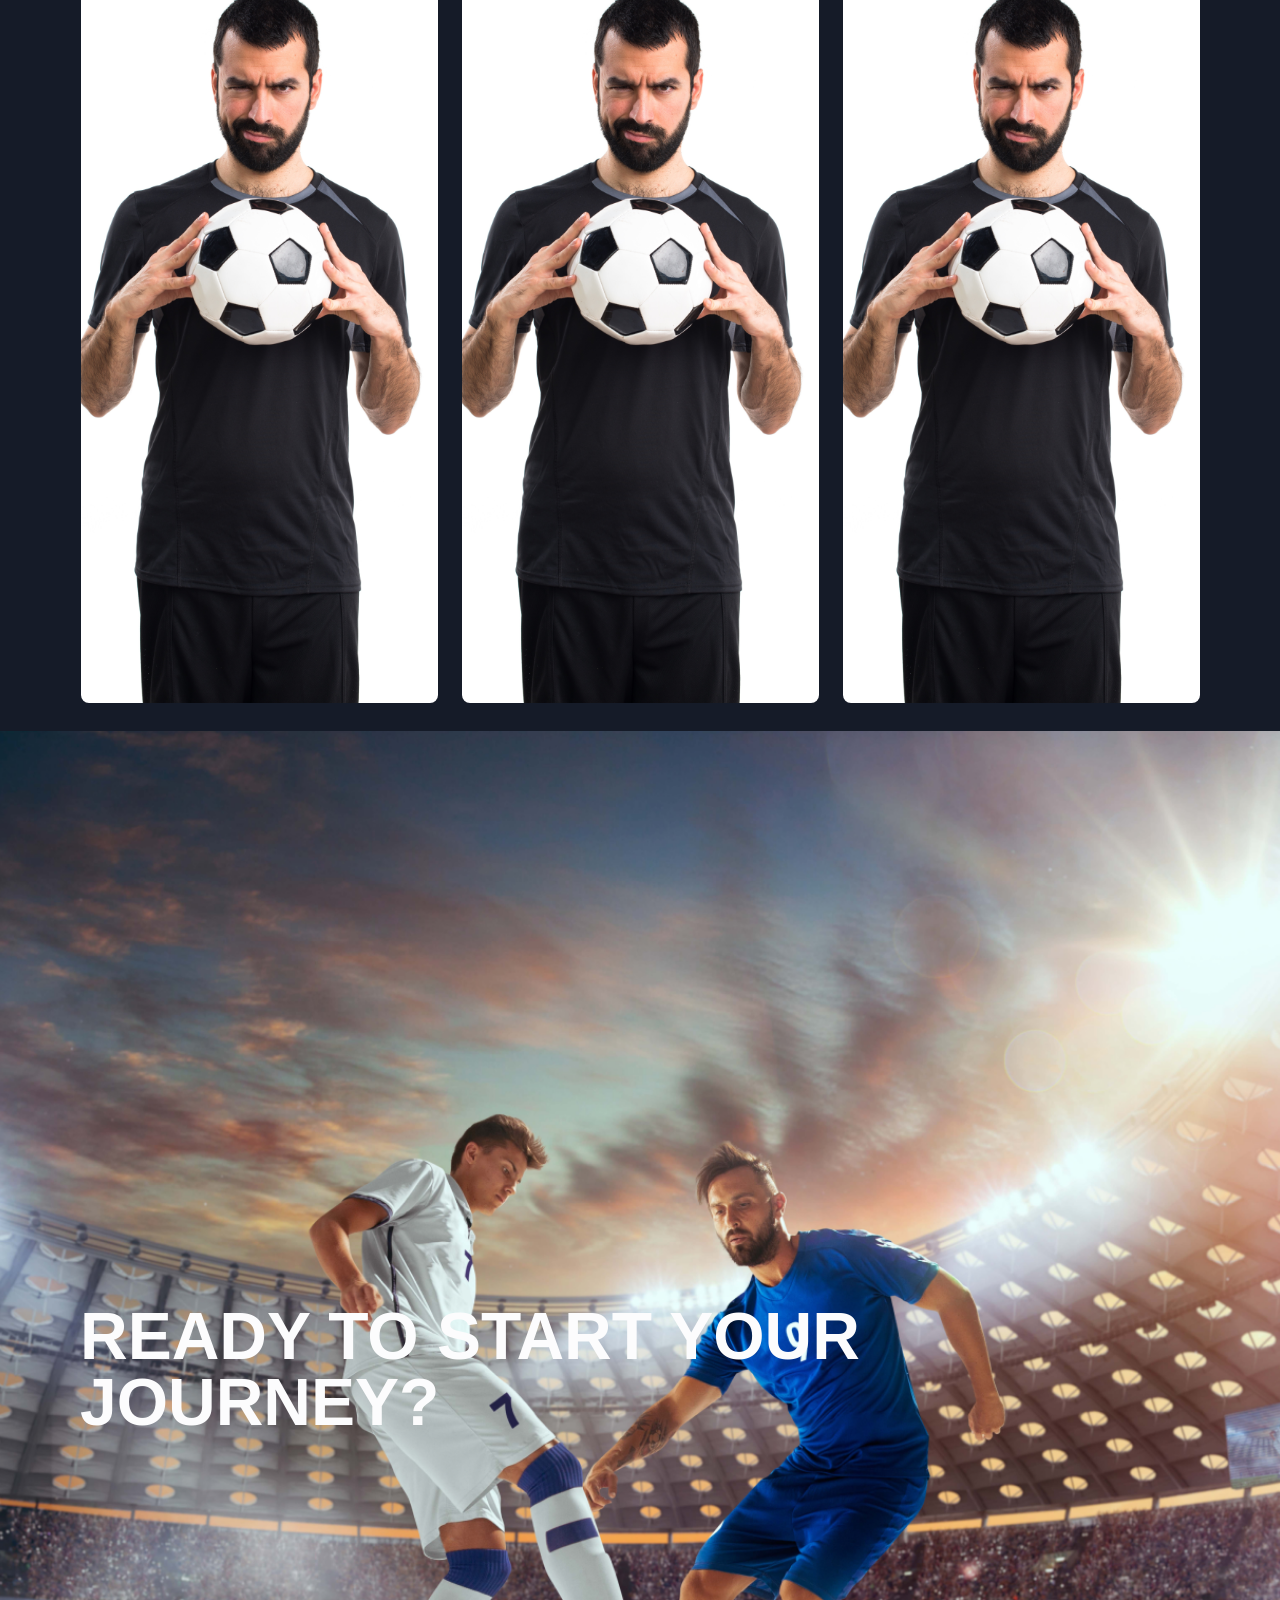
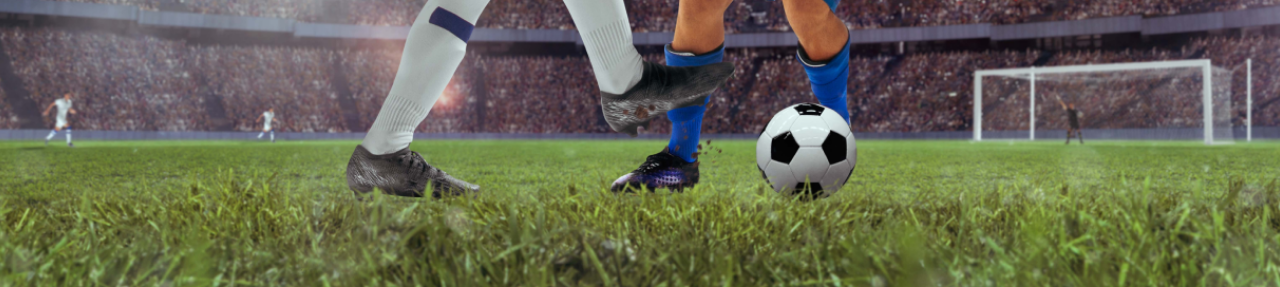
==== commit 0d64d9ae: "sectionlar tugadi" ====
--- a/index.html
+++ b/index.html
@@ -35,7 +35,7 @@
                         <a class="head2-nav" href="index.html">Home</a>
                         <a class="head2-nav" href="sports.html">sports</a>
                         <a class="head2-nav" href="#">journey</a>
-                        <a class="head2-nav" href="#">our atheletes</a>
+                        <a class="head2-nav" href="durdona.html">our atheletes</a>
                         <a class="head2-nav" href="#">study in the usa</a>
                         <a class="head2-nav" href="#">our team</a>
                         <a class="head2-nav" href="#">contact us</a>
@@ -93,7 +93,7 @@
                             <h4>MEN’S SOCCER</h4>
                             <p>Seamlessly work with your partners, vendors.</p>
                         </div>
-                        <button  class="starthere">Start here</button>
+                        <button class="starthere">Start here</button>
 
                     </div>
                     <div class="card">
@@ -105,7 +105,7 @@
                             <h4>MEN’S SOCCER</h4>
                             <p>Seamlessly work with your partners, vendors.</p>
                         </div>
-                        <button  class="starthere">Start here</button>
+                        <button class="starthere">Start here</button>
 
                     </div>
                 </div>
@@ -114,7 +114,8 @@
         <section class="sec3">
             <div class="sec3card">
                 <h1>GET YOUR COLLEGE DEGREE!</h1>
-                <p>It’s not just sports. While you’re playing like a pro, you also start your pathway to earn a Bachelor’s degree in 4 years.Pick from over 200+ study programs to work towards your social career!
+                <p>It’s not just sports. While you’re playing like a pro, you also start your pathway to earn a
+                    Bachelor’s degree in 4 years.Pick from over 200+ study programs to work towards your social career!
                 </p>
                 <div class="sec3btnlar">
                     <button class="sec3rbtn">Find out which schools are s good fit for you</button>
@@ -129,10 +130,10 @@
                 <div class="add">
                     <div class="bosh">
                         <img src="./sherzodRasmlar/signup.svg" alt="">
-                        <h4>Sign up and find out if  you qualify</h4>
-                    </div>
-                    <div class="oxiri">
-                         <p>+</p>
+                        <h4>Sign up and find out if you qualify</h4>
+                    </div>
+                    <div class="oxiri">
+                        <p>+</p>
                     </div>
                 </div>
                 <div class="add">
@@ -150,7 +151,7 @@
                         <h4>Connect with coaches and commit</h4>
                     </div>
                     <div class="oxiri">
-                         <p>+</p>
+                        <p>+</p>
                     </div>
                 </div>
                 <div class="add">
@@ -159,7 +160,7 @@
                         <h4>Take off to the USA</h4>
                     </div>
                     <div class="oxiri">
-                         <p>+</p>
+                        <p>+</p>
                     </div>
                 </div>
                 <div class="add">
@@ -168,7 +169,7 @@
                         <h4>Identify your goals with Plus31</h4>
                     </div>
                     <div class="oxiri">
-                         <p>+</p>
+                        <p>+</p>
                     </div>
                 </div>
                 <div class="add">
@@ -177,7 +178,7 @@
                         <h4>Build your academic and athletic profile</h4>
                     </div>
                     <div class="oxiri">
-                         <p>+</p>
+                        <p>+</p>
                     </div>
                 </div>
                 <div class="add">
@@ -186,10 +187,73 @@
                         <h4>Finalize paperwork and visa</h4>
                     </div>
                     <div class="oxiri">
-                         <p>+</p>
-                    </div>
-                </div>
-            </div>
+                        <p>+</p>
+                    </div>
+                </div>
+            </div>
+        </section>
+        <section class="sec5">
+            <h1>OUR athletes</h1>
+            <div class="uchtalik">
+                <div class="our11">
+                    <div class="our1">
+                        <h2>MEN’S SOCCER</h2>
+                        <button>See More</button>
+                    </div>
+                </div>
+                <div class="our22">
+                    <div class="our2">
+                        <h2>MEN’S SOCCER</h2>
+                        <button>See More</button>
+                    </div>
+                </div>
+                <div class="our33">
+                    <div class="our3">
+                        <h2>WOMEN’S SOCCER</h2>
+                        <button>See More</button>
+                    </div>
+                </div>
+            </div>
+        </section>
+        <section class="sec6">
+            <h1>SUCCESS STORIES</h1>
+            <div class="storis">
+                <div class="yozuvli">
+                    <h5>Lorem ipsum dolor sit amet, consectetur</h5>
+                    <h3>Lorem ipsum dolor sit amet, consectetur</h3>
+                    <p>“Lorem ipsum dolor sit amet, consectetur adipiscing elit, sed do eiusmod tempor incididunt ut
+                        labore et dolore magna aliqua. Ut enim ad minim veniam, quis nostrud exercitation ullamco
+                        laboris nisi ut aliquip ex ea commodo consequat. Duis aute irure dolor in reprehenderit in
+                        voluptate velit esse cillum dolore eu fugiat nulla pariatur.”
+                    </p>
+                </div>
+                <div class="yozuvsiz">
+                    <img src="./sherzodRasmlar/yozuvsizimg.png" alt="">
+                </div>
+            </div>
+
+        </section>
+        <section class="sec7">
+            <div class="ourteam">
+                <h2>our team</h2>
+                <p>We are athletes ourselves who came to the US on a scholarsihp lorem ipsum dolor sit amet, consectetur
+                    adipiscing elit, sed do eiusmod tempor incididunt ut labore et dolore magna aliqua.</p>
+                    <h5>Learn more</h5>
+            </div>
+            <div class="uchqard">
+                <div class="imgcon">
+                    <img src="./sherzodRasmlar/fudbolchi.png" alt="">
+                </div>
+                <div class="imgcon">
+                    <img src="./sherzodRasmlar/fudbolchi.png" alt="">
+                </div>
+                <div class="imgcon">
+                    <img src="./sherzodRasmlar/fudbolchi.png" alt="">
+                </div>
+            </div>
+        </section>
+        <section class="sec8">
+          <h1>Ready to start your journey?</h1>
         </section>
     </div>
 </body>
--- a/style.css
+++ b/style.css
@@ -8,8 +8,6 @@
     background-color: #151B28;
     display: flex;
     justify-content: center;
-
-
 }
 
 .tana {
@@ -22,14 +20,10 @@
     background-color: #151B28;
     flex-direction: column;
     display: flex;
-
-
 }
 
 header .container {
     padding: 10px 20px;
-
-
 }
 
 header {
@@ -73,9 +67,6 @@
     font-size: 30px;
     font-weight: bold;
     border: 0px solid chartreuse;
-
-
-
 }
 
 #language:focus {
@@ -91,7 +82,6 @@
 }
 
 .head2-nav {
-
     font-weight: 400;
     font-size: 22px;
     margin: 0px 10px;
@@ -99,27 +89,23 @@
     text-transform: uppercase;
     color: #FCFCFD;
     text-decoration: none;
-
 }
 
 .sec1 {
     width: 1440px;
     height: 900px;
     background-image: url('./sherzodRasmlar/sec1rasm.png');
-
     background-position: center;
     background-size: cover;
     background-repeat: no-repeat;
     display: flex;
     justify-content: center;
     align-items: center;
-
 }
 
 .sec1rasm {
     max-width: 1440px;
     height: 968px;
-
 }
 
 .seconerasm {
@@ -136,7 +122,6 @@
     flex-wrap: wrap;
 }
 
-
 .yoq {
     width: 550px;
     height: 250px;
@@ -148,27 +133,19 @@
     display: flex;
     justify-content: center;
     align-items: center;
-
-
-
 }
 
 .text h1 {
-
     font-weight: 400;
     font-size: 50px;
     text-transform: uppercase;
     color: #FCFCFD;
-
 }
 
 .text p {
-
     font-weight: 400;
     color: #FCFCFD;
     font-size: 14px;
-
-
     text-transform: uppercase;
 
 }
@@ -189,8 +166,6 @@
     font-size: 17px;
     font-weight: 500;
     text-transform: uppercase;
-
-
 }
 
 .rangsizbtn {
@@ -213,18 +188,15 @@
     display: flex;
     align-items: center;
     justify-content: center;
-
 }
 
 .pys {
-
     width: 1120px;
     height: 874px;
     background-color: #151B28;
     display: flex;
     justify-content: center;
     flex-direction: column;
-
 }
 
 .matnlar {
@@ -235,7 +207,6 @@
     display: flex;
     justify-content: center;
     flex-direction: column;
-
 }
 
 .matnlar h2 {
@@ -254,21 +225,17 @@
     font-weight: 400;
     font-size: 18px;
     text-align: center;
-
 }
 
 .card {
     width: 260px;
     height: 572px;
     padding: 60px 20px;
-
 }
 
 .card-img {
     width: 200px;
     height: 228px;
-
-
 }
 
 .imgcard {
@@ -294,17 +261,14 @@
     letter-spacing: 0%;
     text-align: center;
     text-transform: capitalize;
-
 }
 
 .card-tex p {
-
     font-weight: 400;
     font-size: 18px;
     line-height: 150%;
     text-align: center;
     color: #fff;
-
 }
 
 .starthere {
@@ -327,7 +291,6 @@
     display: flex;
     justify-content: center;
     align-items: center;
-   
 }
 
 .sec3card {
@@ -335,7 +298,6 @@
     width: 752px;
     height: 273px;
     text-align: center;
-
 }
 
 .sec3card h1 {
@@ -343,7 +305,6 @@
     font-size: 40px;
     text-align: center;
     text-transform: uppercase;
-
 }
 
 .sec3card p {
@@ -351,7 +312,6 @@
     font-style: Regular;
     font-size: 15px;
     text-align: center;
-
 }
 
 .sec3rbtn {
@@ -364,7 +324,7 @@
     text-align: center;
     text-transform: uppercase;
     border: none;
-    background-color:#FF8400 ;
+    background-color: #FF8400;
     color: white;
 }
 
@@ -381,33 +341,34 @@
     text-transform: uppercase;
     color: white;
 }
-.sec3btnlar{
+
+.sec3btnlar {
     display: flex;
     justify-content: center;
     align-items: center;
     gap: 40px;
     color: white;
 }
-.sec4{
-width: 1440px;
-height: 1233px;
-padding: 120px 160px;
-background-color: #151B28;
-display: flex;
-justify-content: center;
-flex-direction: column;
-text-align: center;
-
-}
-.adds{
+
+.sec4 {
+    width: 1440px;
+    height: 1233px;
+    padding: 120px 160px;
+    background-color: #151B28;
+    display: flex;
+    justify-content: center;
+    flex-direction: column;
+    text-align: center;
+
+}
+
+.adds {
     width: 750px;
     height: 891px;
-  
-   margin: 0 auto;
-
-
-}
-.add{
+    margin: 0 auto;
+}
+
+.add {
     display: flex;
     justify-content: space-between;
     align-items: center;
@@ -416,35 +377,376 @@
     border-radius: 7px;
     padding: 0px 10px;
 }
-.bosh{
+
+.bosh {
     display: flex;
     gap: 25px;
     align-items: center;
 }
-.sec4 h1{
-font-weight: 400;
-font-size: 54px;
-text-align: center;
-text-transform: uppercase;
-color: white;
-
-}
-.sec4 h4{
-font-weight: 400;
-font-size: 22px;
-text-transform: uppercase;
-color: #fff;
-}
-.oxiri{
+
+.sec4 h1 {
+    font-weight: 400;
+    font-size: 34px;
+    text-align: center;
+    text-transform: uppercase;
+    color: white;
+}
+
+.sec4 h4 {
+    font-weight: 400;
+    font-size: 22px;
+    text-transform: uppercase;
+    color: #fff;
+}
+
+.oxiri {
     width: 30px;
     height: 30px;
     background-color: #FF8400;
     border-radius: 50%;
-   display: flex;
-   justify-content: center;
-   align-items: center;
-}
-.oxiri p{
+    display: flex;
+    justify-content: center;
+    align-items: center;
+}
+
+.oxiri p {
     font-weight: bold;
     font-size: 20px;
+}
+
+.sec5 {
+    width: 1440px;
+    height: 798px;
+    padding: 100px 160px;
+    display: flex;
+    flex-direction: column;
+    justify-content: center;
+    background-color: #151B28
+}
+
+.uchtalik {
+    width: 1120px;
+    height: 456px;
+    display: flex;
+    justify-content: center;
+    gap: 24px;
+}
+
+.our11 {
+    width: 300px;
+    height: 350px;
+    padding: 32px;
+    background-image: url('./sherzodRasmlar/our1img.png');
+    background-position: center;
+    background-size: cover;
+    background-position: center;
+    position: relative;
+    overflow: hidden;
+    z-index: 2;
+}
+
+.our22 {
+    width: 300px;
+    height: 350px;
+    padding: 32px;
+    background-image: url('./sherzodRasmlar/our2img.png');
+    background-position: center;
+    background-size: cover;
+    background-position: center;
+    position: relative;
+    overflow: hidden;
+    z-index: 2;
+}
+
+.our33 {
+    width: 300px;
+    height: 350px;
+    padding: 32px;
+    background-image: url('./sherzodRasmlar/our3img.png');
+    background-position: center;
+    background-size: cover;
+    background-position: center;
+    position: relative;
+    overflow: hidden;
+    z-index: 2;
+}
+
+.our1 {
+    position: absolute;
+    bottom: 20px;
+    left: 20px;
+    z-index: 2;
+    /* overlay ustida turadi */
+    color: white;
+
+}
+
+.our2 {
+    position: absolute;
+    bottom: 20px;
+    left: 20px;
+    z-index: 2;
+    /* overlay ustida turadi */
+    color: white;
+
+}
+
+.our3 {
+    position: absolute;
+    bottom: 20px;
+    left: 20px;
+    z-index: 2;
+    /* overlay ustida turadi */
+    color: white;
+
+}
+
+.our11::after {
+    content: "";
+    position: absolute;
+    bottom: 0;
+    left: 0;
+    width: 100%;
+    height: 200px;
+    /* pastki 200px */
+    background: linear-gradient(to top,
+            rgba(0, 0, 0, 0.9),
+            /* pastda qoraroq */
+            rgba(0, 0, 0, 0)
+            /* yuqoriga chiqib yo‘qoladi */
+        );
+    z-index: 1;
+}
+
+.our22::after {
+    content: "";
+    position: absolute;
+    bottom: 0;
+    left: 0;
+    width: 100%;
+    height: 200px;
+    /* pastki 200px */
+    background: linear-gradient(to top,
+            rgba(0, 0, 0, 0.9),
+            /* pastda qoraroq */
+            rgba(0, 0, 0, 0)
+            /* yuqoriga chiqib yo‘qoladi */
+        );
+    z-index: 1;
+}
+
+.our33::after {
+    content: "";
+    position: absolute;
+    bottom: 0;
+    left: 0;
+    width: 100%;
+    height: 200px;
+    /* pastki 200px */
+    background: linear-gradient(to top,
+            rgba(0, 0, 0, 0.9),
+            /* pastda qoraroq */
+            rgba(0, 0, 0, 0)
+            /* yuqoriga chiqib yo‘qoladi */
+        );
+    z-index: 1;
+}
+
+.sec5 h1 {
+    margin: 20px 90px;
+    font-weight: 400;
+    font-size: 34px;
+    text-transform: uppercase;
+    color: white;
+}
+
+.uchtalik h2 {
+    margin-top: 200px;
+    font-weight: 600;
+    ;
+    font-size: 25px;
+    line-height: 100%;
+    letter-spacing: 0%;
+    vertical-align: middle;
+    text-transform: uppercase;
+    color: #FCFCFD;
+}
+
+.uchtalik button {
+    width: 240px;
+    height: 40px;
+    padding: 12px 18px;
+    border-radius: 4px;
+    border: 2px solid #FF8400;
+    background-color: transparent;
+    color: #FF8400;
+    font-weight: 400;
+    font-size: 18px;
+    line-height: 100%;
+    letter-spacing: 0%;
+    text-align: center;
+    vertical-align: middle;
+    text-transform: uppercase;
+}
+
+.sec6 {
+    width: 1440px;
+    height: 1070px;
+    padding: 120px 160px;
+    display: flex;
+    flex-direction: column;
+}
+
+.sec6 h1 {
+    font-weight: 400;
+    font-size: 54px;
+    line-height: 100%;
+    letter-spacing: 0%;
+    text-align: center;
+    text-transform: uppercase;
+    color: #FCFCFD;
+}
+
+.storis {
+    width: 1120px;
+    height: 640px;
+    display: flex;
+    justify-content: center;
+    align-items: center;
+    position: relative;
+}
+
+.yozuvsiz {
+    width: 800px;
+    height: 640px;
+
+
+}
+
+.yozuvli {
+    width: 496px;
+    height: 455px;
+    padding: 44px;
+    border-radius: 2px;
+    background-color: #333B48;
+    position: absolute;
+    margin-right: 800px;
+}
+
+.yozuvsiz img {
+    width: 100%;
+    height: 100%;
+    object-fit: cover;
+}
+
+.yozuvli h5 {
+    font-weight: 400;
+    font-size: 12px;
+    line-height: 100%;
+    letter-spacing: 0%;
+    text-transform: uppercase;
+    color: #FF8400;
+}
+
+.yozuvli h3 {
+    font-weight: 700;
+    font-style: Bold;
+    font-size: 26px;
+    line-height: 100%;
+    letter-spacing: 0%;
+    text-transform: uppercase;
+    color: #FCFCFD;
+}
+
+.yozuvli p {
+    font-weight: 400;
+    font-size: 16px;
+    line-height: 150%;
+    letter-spacing: 0px;
+    color: #fff;
+}
+
+.sec7 {
+    width: 1440px;
+    height: 1156px;
+    padding-top: 120px;
+    padding-right: 160px;
+    padding-left: 160px;
+    background-color: #151B28;
+
+}
+
+.ourteam {
+    text-align: center;
+    width: 1120px;
+    height: 233px;
+}
+.ourteam h2{
+font-weight: 400;
+font-size: 44px;
+line-height: 100%;
+letter-spacing: 0%;
+text-align: center;
+text-transform: uppercase;
+color: #FCFCFD;
+}
+.ourteam p{
+font-weight: 400;
+font-size: 18px;
+line-height: 150%;
+letter-spacing: 0px;
+text-align: center;
+color: #FCFCFD;
+}
+.ourteam h5{
+font-weight: 400;
+font-size: 20px;
+line-height: 100%;
+letter-spacing: 0%;
+text-align: center;
+vertical-align: middle;
+text-transform: uppercase;
+color: #FCFCFD;
+}
+.uchqard {
+    width: 1120px;
+    height: 739px;
+    display: flex;
+    justify-content: center;
+    gap: 24px;
+}
+
+.imgcon {
+    width: 357px;
+    height: 739px;
+
+}
+
+.imgcon img {
+    width: 100%;
+    height: 100%;
+    object-fit: cover;
+    border-radius: 8px;
+}
+ .sec8 {
+    width: 1440px;
+    height: 1156px;
+    padding-top: 120px;
+    padding-right: 160px;
+    padding-left: 160px;
+    background-image: url('./sherzodRasmlar/sec8img.png');
+    background-position: center;
+    background-size: cover;
+    background-position: center;
+   display: flex;
+   align-items: center;
+  
+} 
+.sec8 h1{
+font-weight: 700;
+font-size: 66px;
+line-height: 100%;
+letter-spacing: 0%;
+text-transform: uppercase;
+color: #FCFCFD;
 }
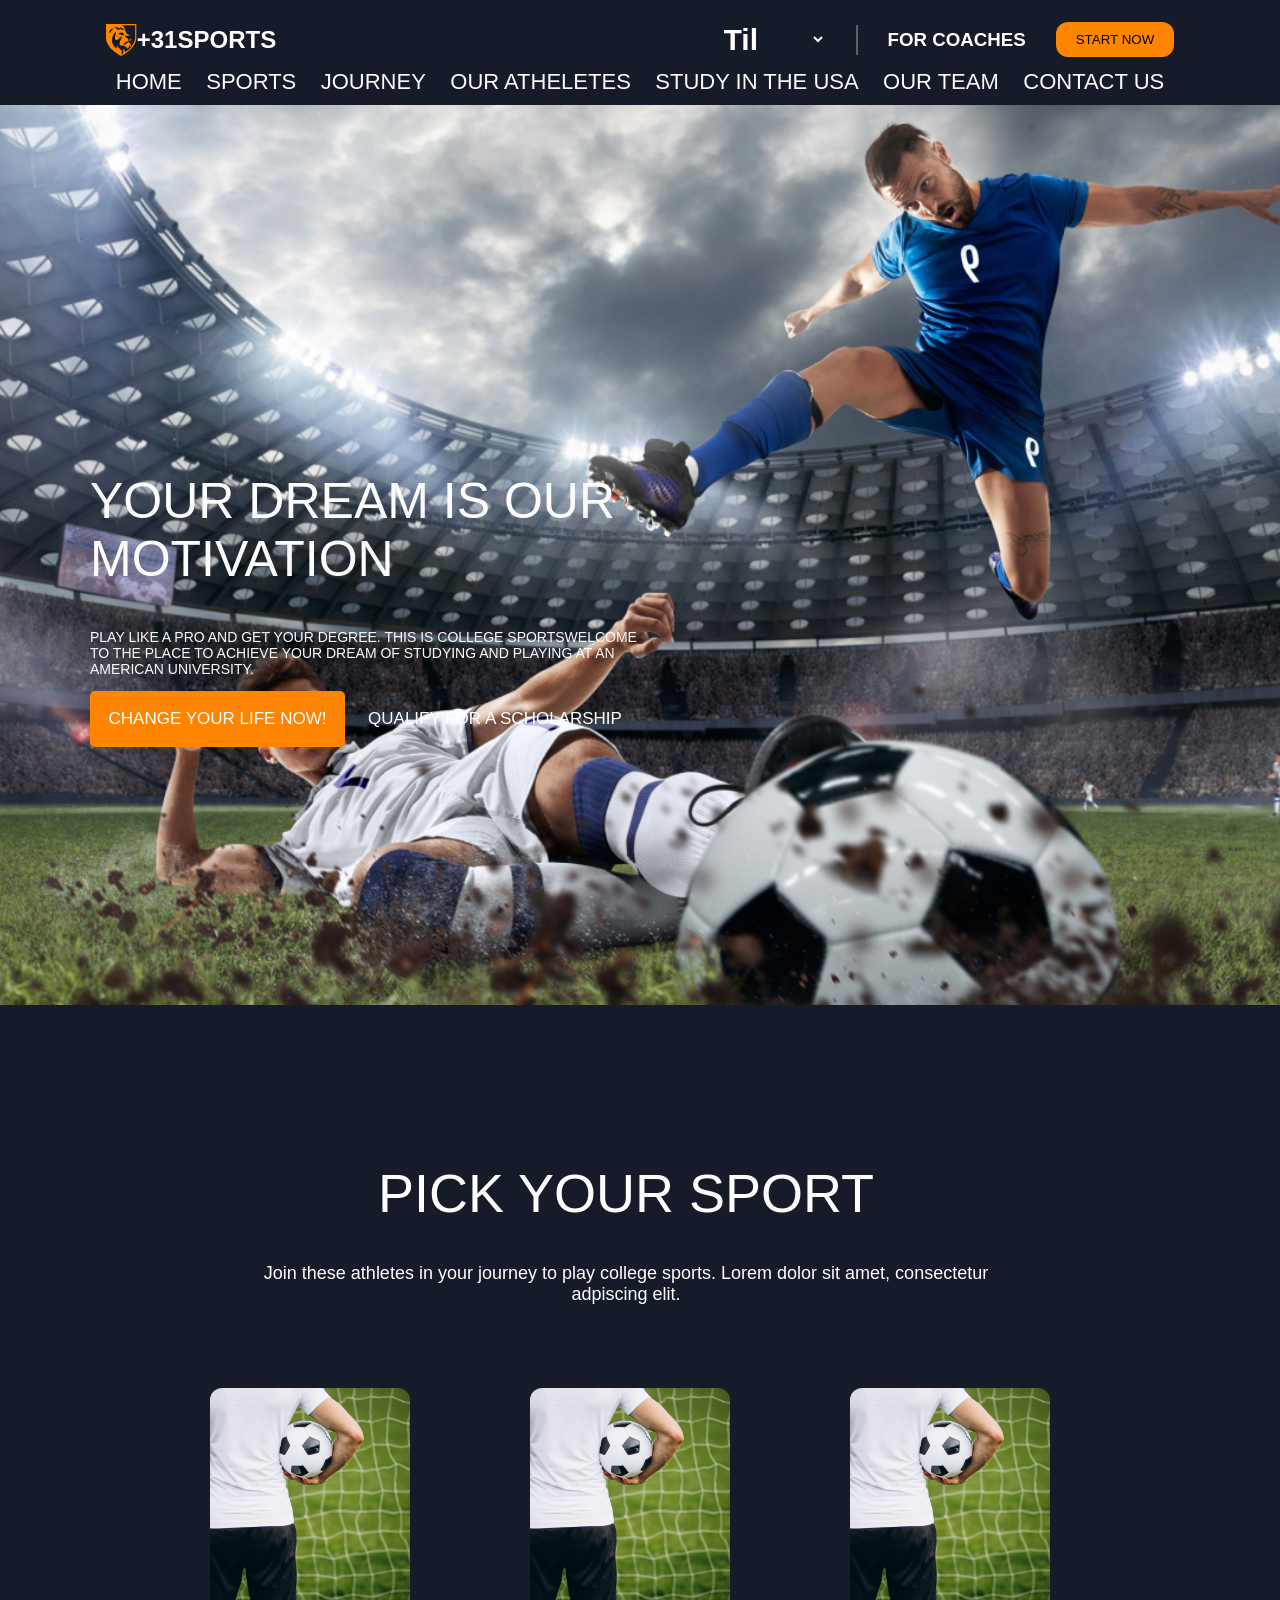
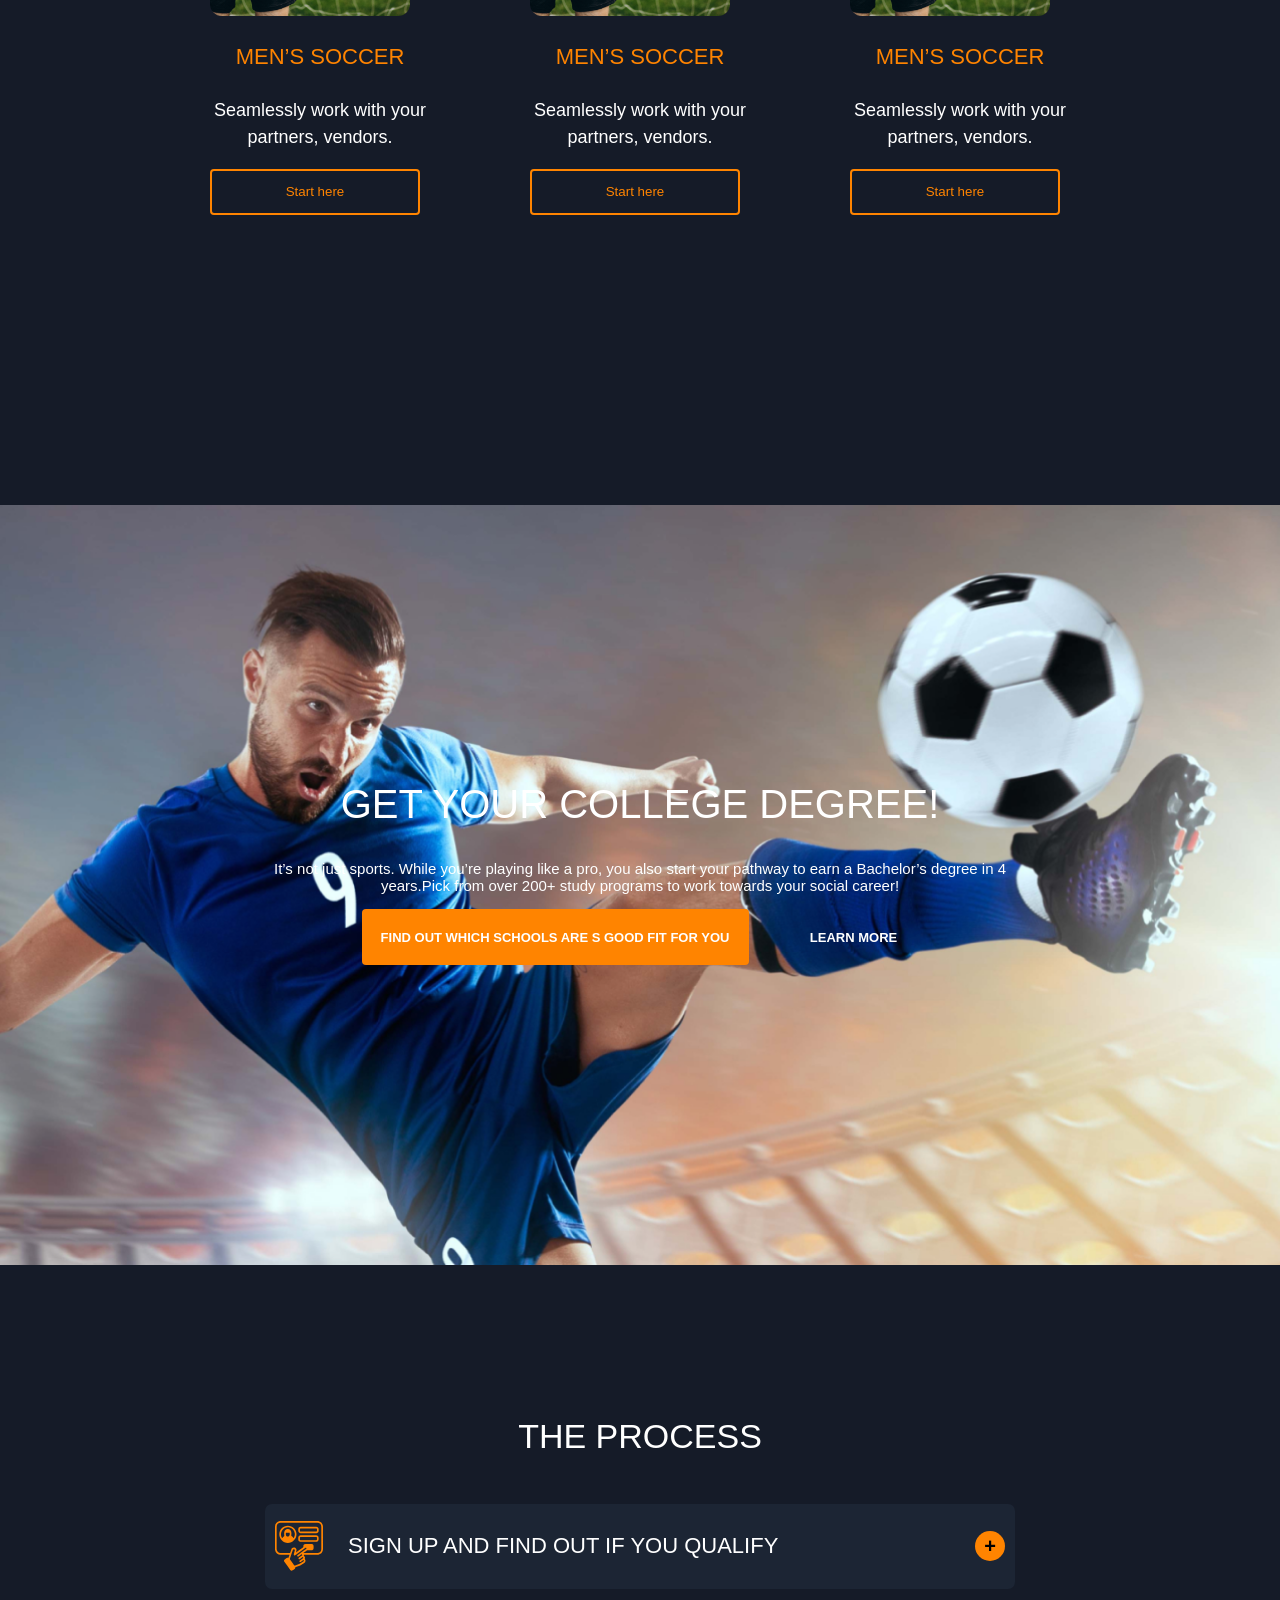
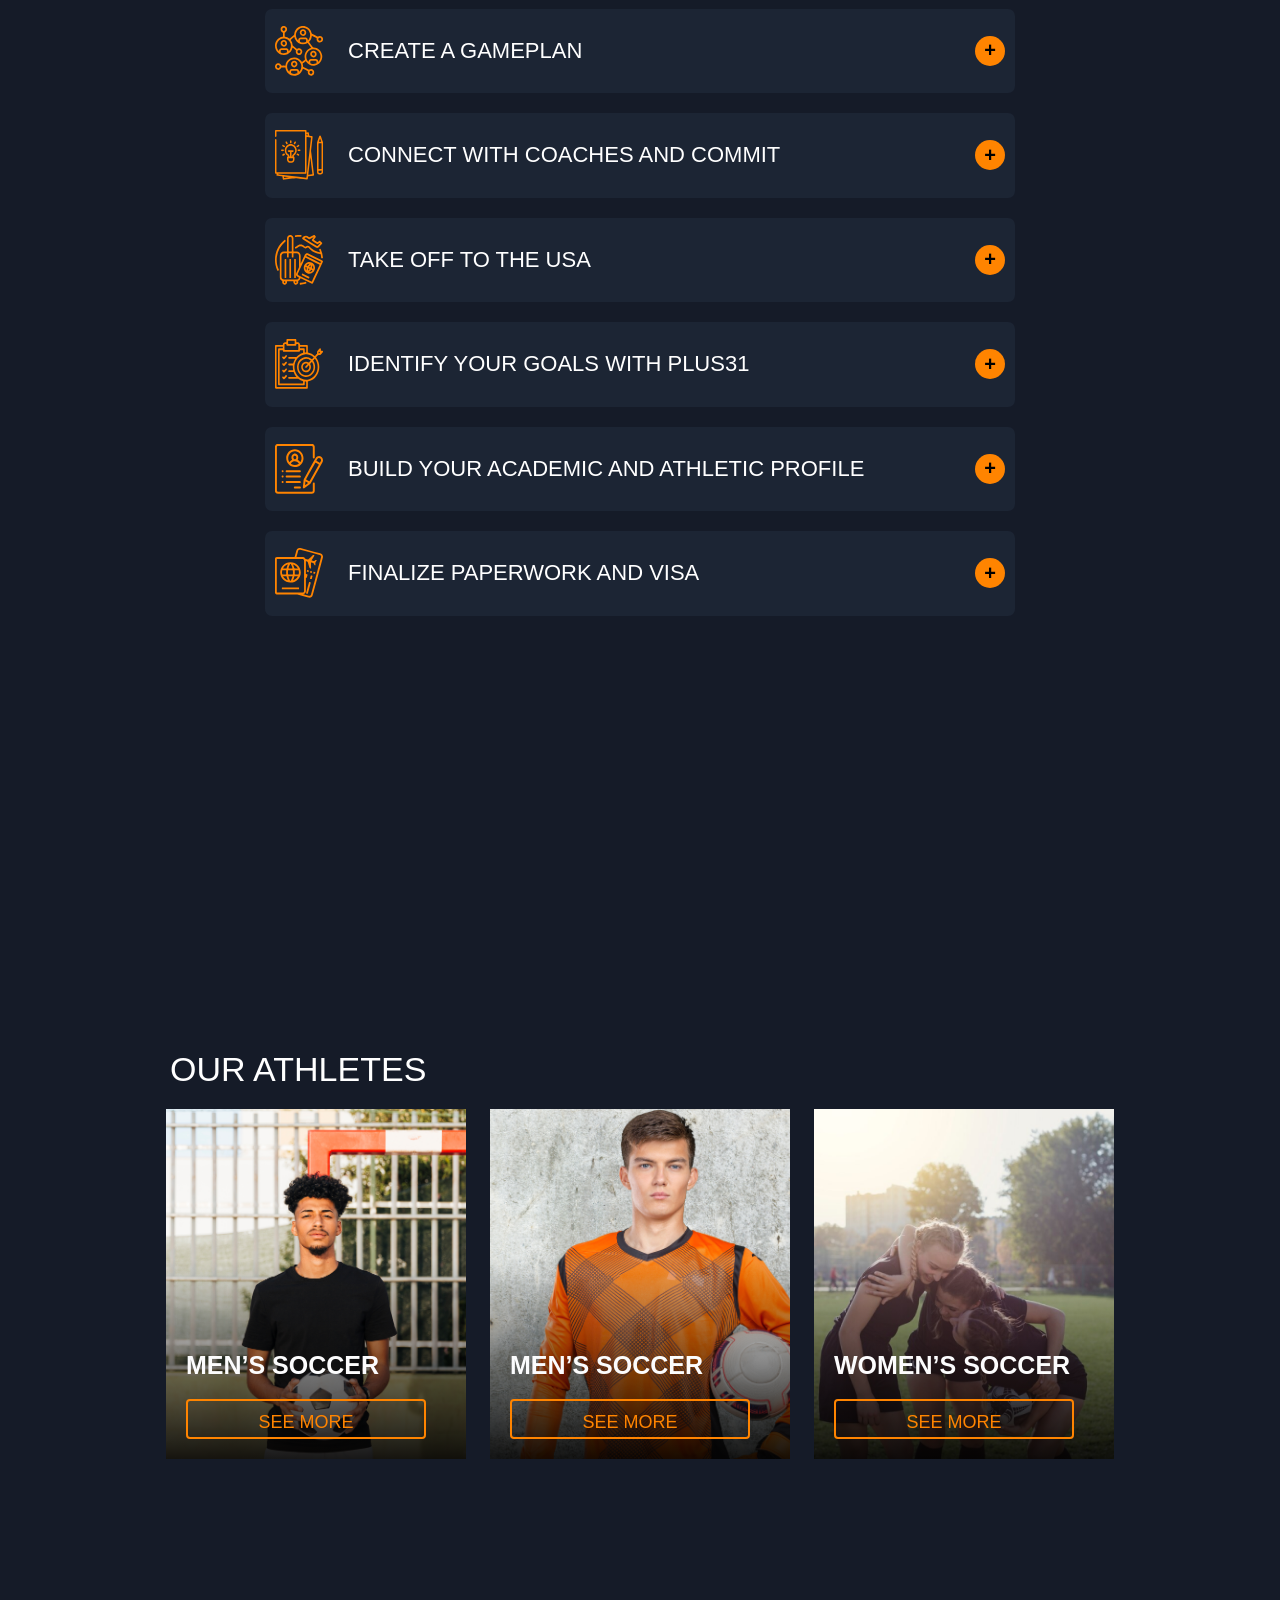
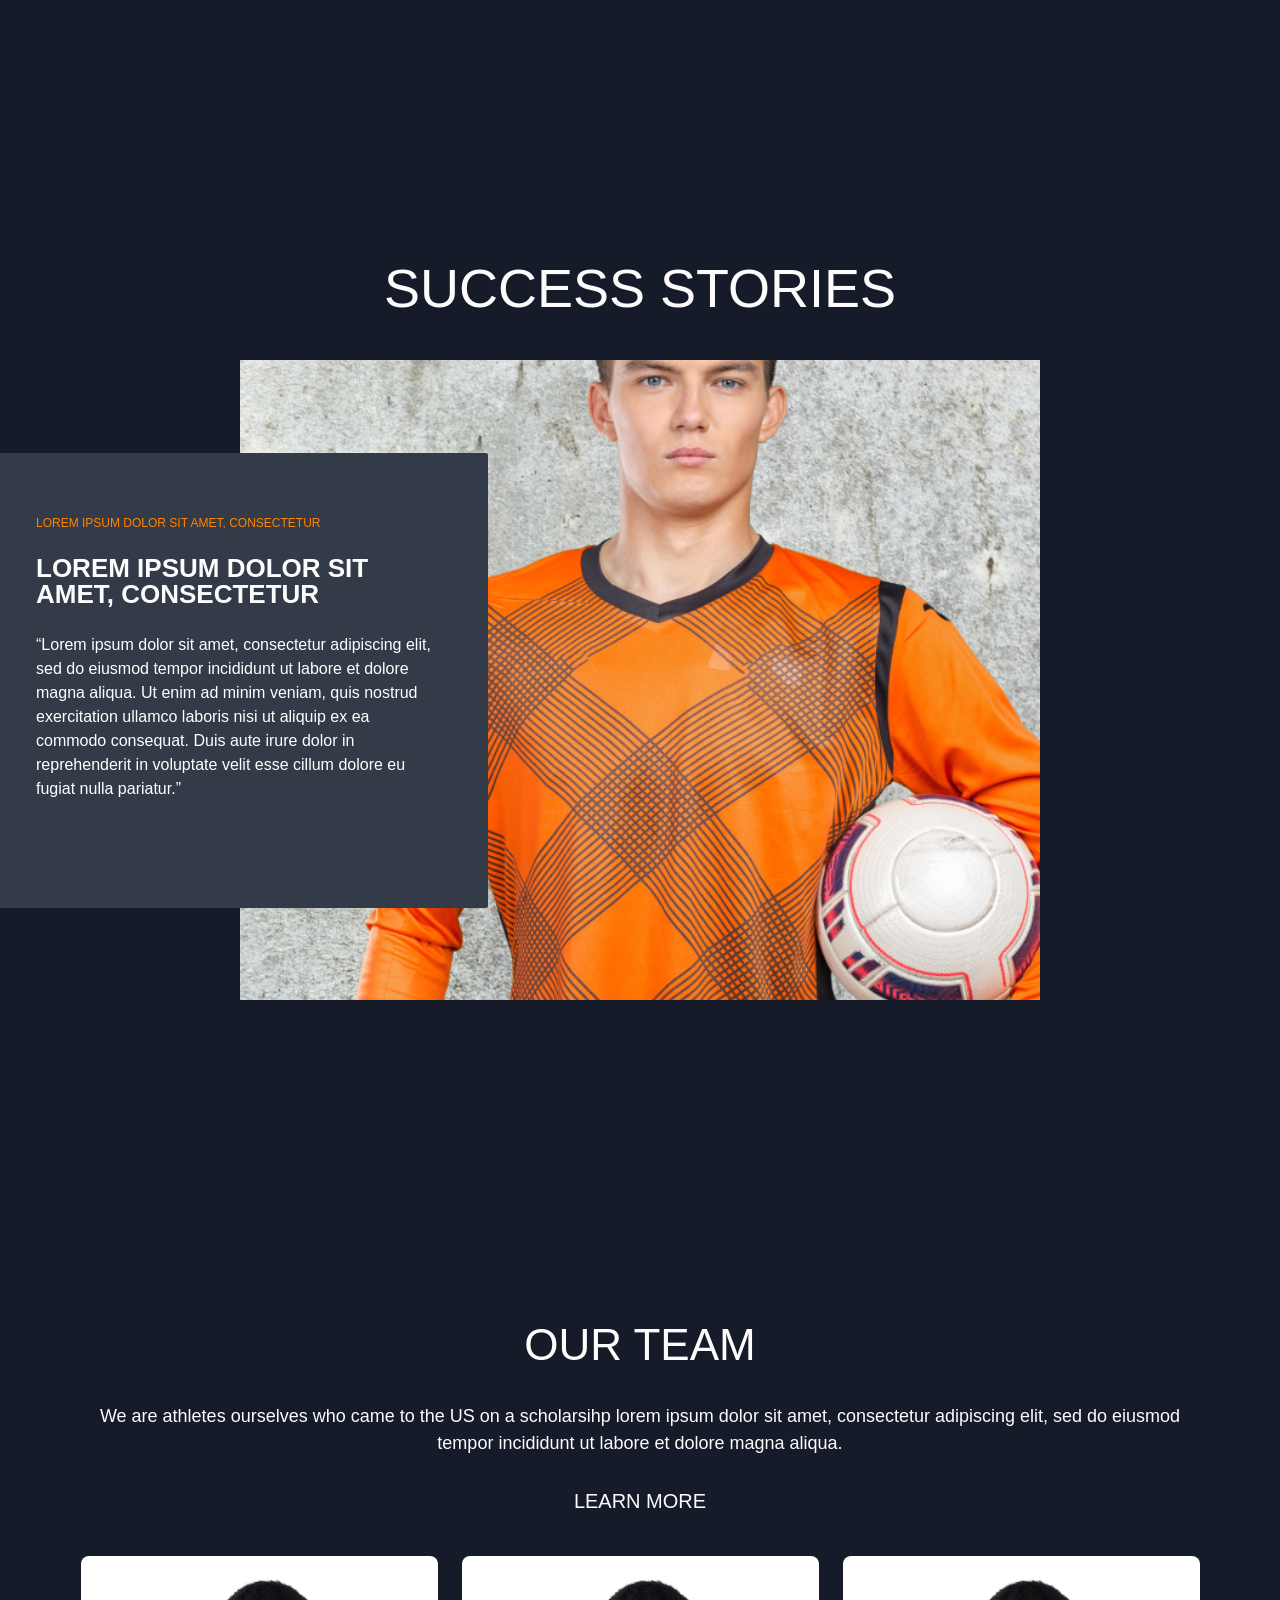
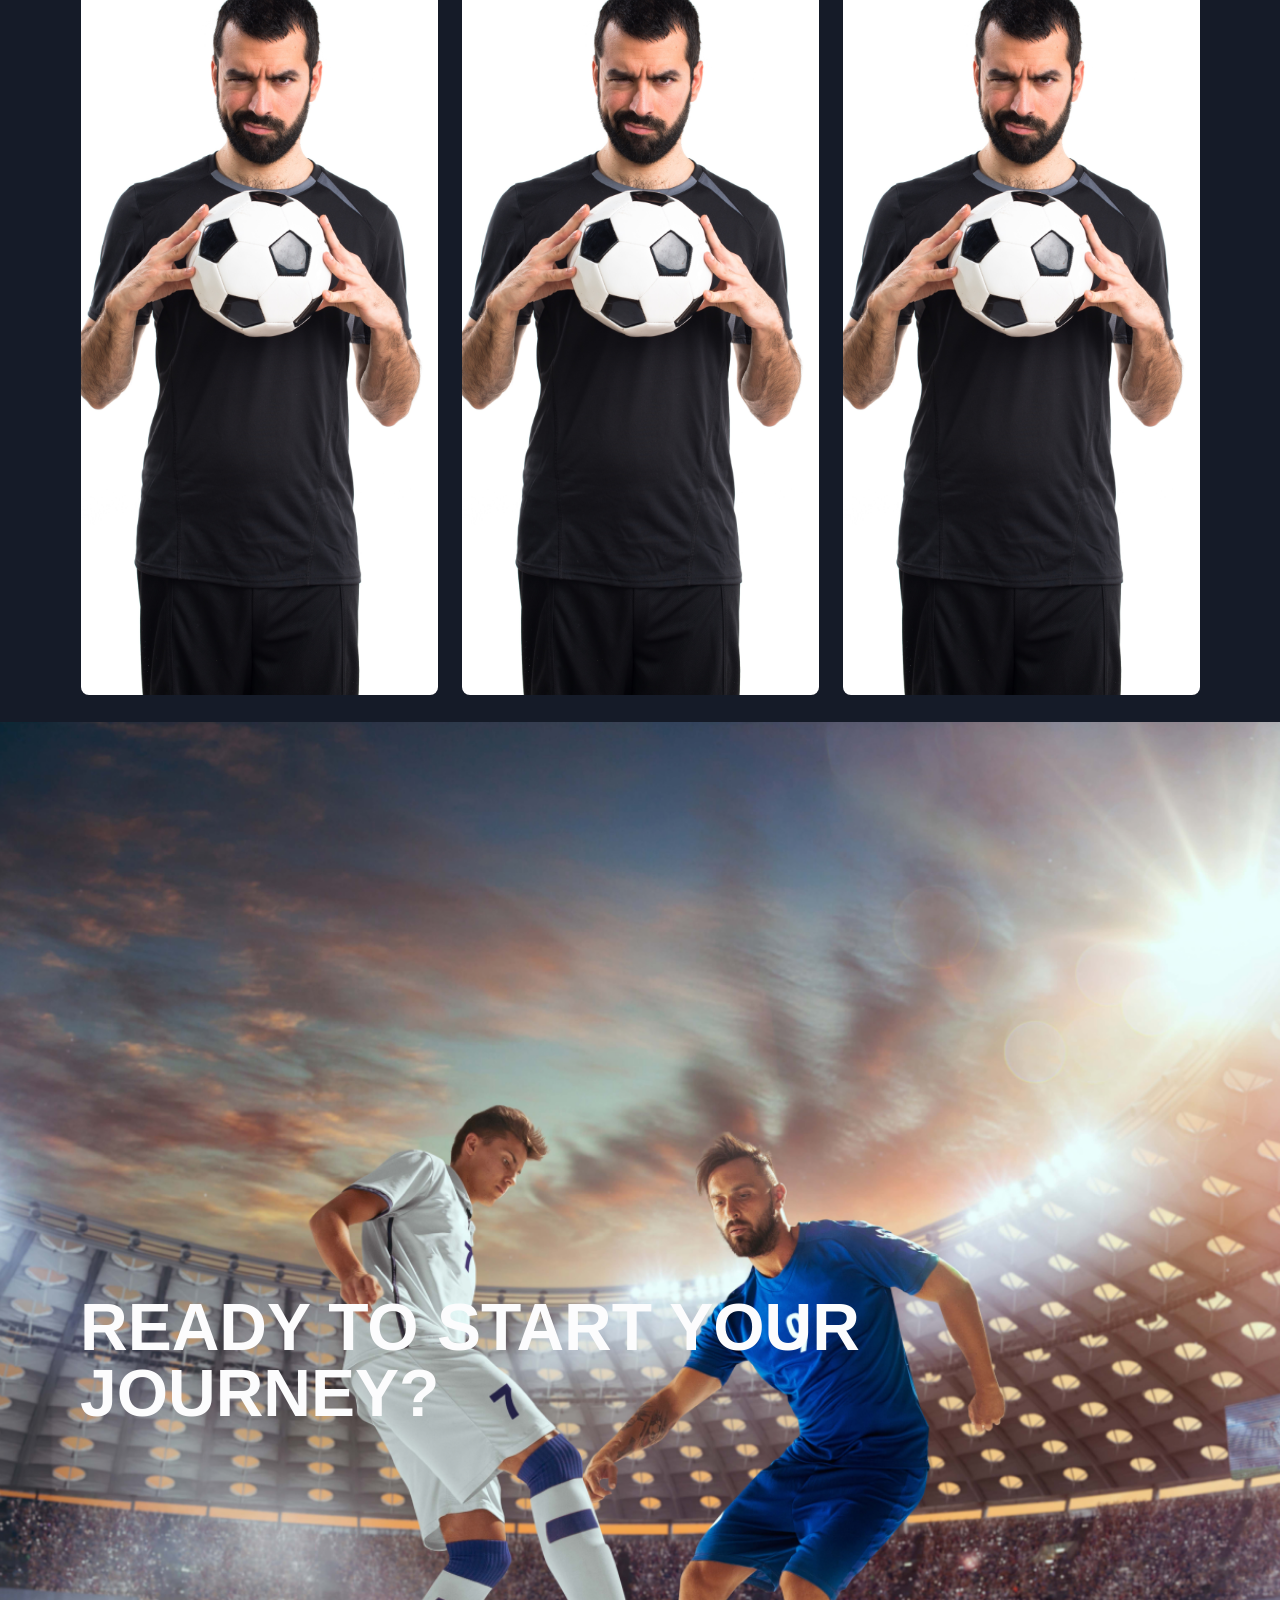
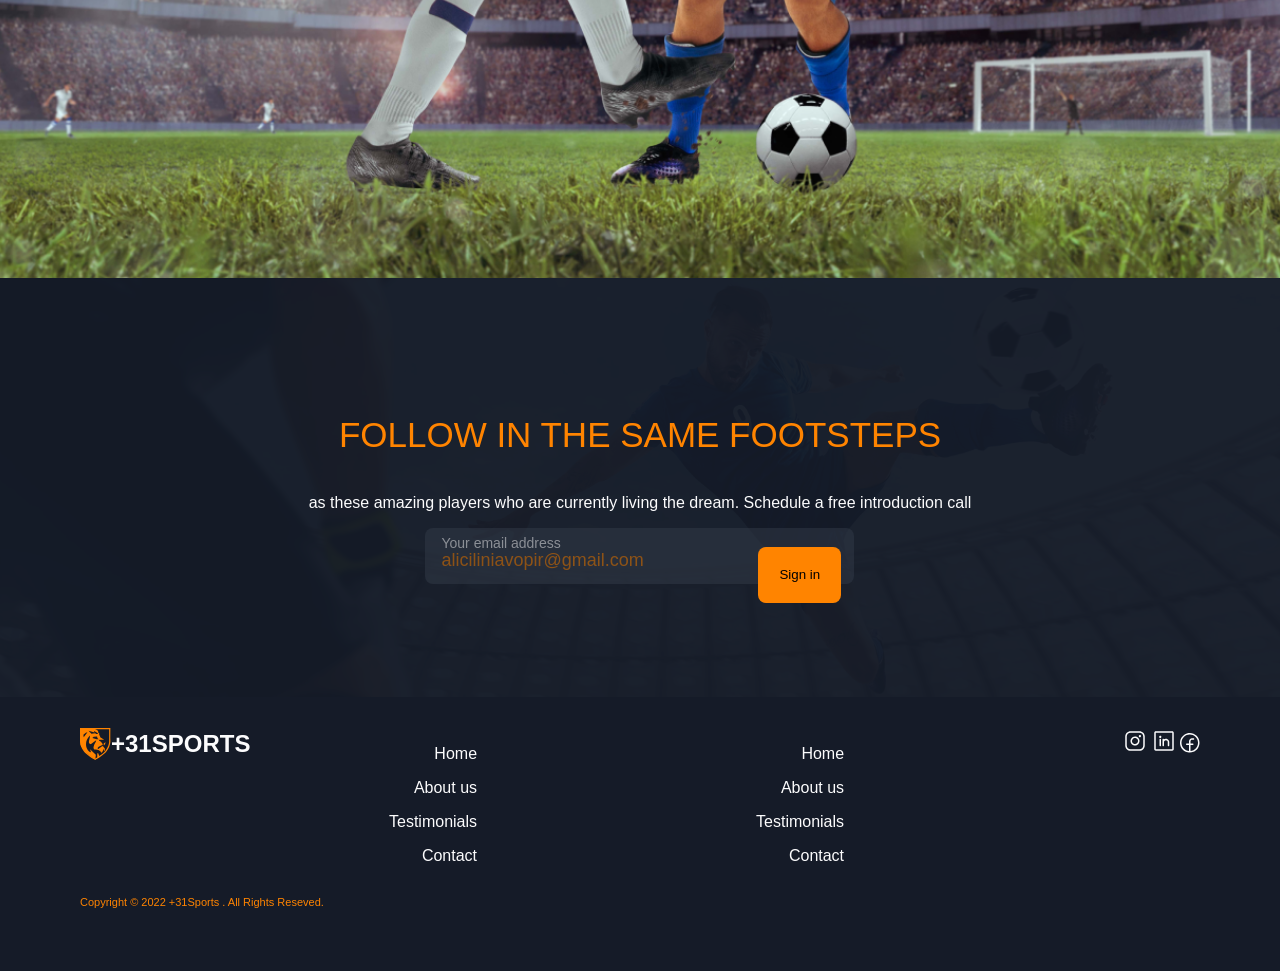
==== commit 8c8769de: "asosiy sahifa bitdi" ====
--- a/index.html
+++ b/index.html
@@ -238,7 +238,7 @@
                 <h2>our team</h2>
                 <p>We are athletes ourselves who came to the US on a scholarsihp lorem ipsum dolor sit amet, consectetur
                     adipiscing elit, sed do eiusmod tempor incididunt ut labore et dolore magna aliqua.</p>
-                    <h5>Learn more</h5>
+                <h5>Learn more</h5>
             </div>
             <div class="uchqard">
                 <div class="imgcon">
@@ -253,8 +253,50 @@
             </div>
         </section>
         <section class="sec8">
-          <h1>Ready to start your journey?</h1>
-        </section>
+            <h1>Ready to start your journey?</h1>
+        </section>
+        <footer>
+            <div class="balandi">
+                <img src="./sherzodRasmlar/foterimg.jpg" alt="">
+                <div class="data">
+                    <h1>follow in the same footsteps</h1>
+                    <p>as these amazing players who are currently living the dream. Schedule a free introduction call
+                    </p>
+                    <div class="joylashtrish">
+                        <span>Your email address</span>
+                        <h5>aliciliniavopir@gmail.com</h5>
+
+                    </div>
+                    <button class="joy">Sign in </button>
+                </div>
+            </div>
+            <div class="pasti">
+                <div class="boglan">
+                    <div class="logo">
+                        <img src="./sherzodRasmlar/logo.svg" alt="sherlogo">
+                        <h2>+31SPORTS</h2>
+                    </div>
+                    <div class="tortlik">
+                            <p>Home</p>
+                            <p>About us</p>
+                            <p>Testimonials</p>
+                            <p>Contact</p>
+                        </div>
+                        <div class="tortlik">
+                            <p>Home</p>
+                            <p>About us</p>
+                            <p>Testimonials</p>
+                            <p>Contact</p>
+                        </div>
+                        <div class="iconlar">
+                            <img src="./sherzodRasmlar/InstagramLogo.svg" alt="">
+                            <img src="./sherzodRasmlar/LinkedinLogo.svg" alt="">
+                            <img src="./sherzodRasmlar/Vector.svg" alt="">
+                        </div>
+                </div>
+                <h4>Copyright © 2022 +31Sports . All Rights Reseved.</h4>
+            </div>
+        </footer>
     </div>
 </body>
 
--- a/style.css
+++ b/style.css
@@ -45,6 +45,9 @@
 
 .logo {
     display: flex;
+    width: 30px;
+    height: 30px;
+    align-items: center;
 }
 
 .startNov {
@@ -681,33 +684,37 @@
     width: 1120px;
     height: 233px;
 }
-.ourteam h2{
-font-weight: 400;
-font-size: 44px;
-line-height: 100%;
-letter-spacing: 0%;
-text-align: center;
-text-transform: uppercase;
-color: #FCFCFD;
-}
-.ourteam p{
-font-weight: 400;
-font-size: 18px;
-line-height: 150%;
-letter-spacing: 0px;
-text-align: center;
-color: #FCFCFD;
-}
-.ourteam h5{
-font-weight: 400;
-font-size: 20px;
-line-height: 100%;
-letter-spacing: 0%;
-text-align: center;
-vertical-align: middle;
-text-transform: uppercase;
-color: #FCFCFD;
-}
+
+.ourteam h2 {
+    font-weight: 400;
+    font-size: 44px;
+    line-height: 100%;
+    letter-spacing: 0%;
+    text-align: center;
+    text-transform: uppercase;
+    color: #FCFCFD;
+}
+
+.ourteam p {
+    font-weight: 400;
+    font-size: 18px;
+    line-height: 150%;
+    letter-spacing: 0px;
+    text-align: center;
+    color: #FCFCFD;
+}
+
+.ourteam h5 {
+    font-weight: 400;
+    font-size: 20px;
+    line-height: 100%;
+    letter-spacing: 0%;
+    text-align: center;
+    vertical-align: middle;
+    text-transform: uppercase;
+    color: #FCFCFD;
+}
+
 .uchqard {
     width: 1120px;
     height: 739px;
@@ -728,7 +735,8 @@
     object-fit: cover;
     border-radius: 8px;
 }
- .sec8 {
+
+.sec8 {
     width: 1440px;
     height: 1156px;
     padding-top: 120px;
@@ -738,15 +746,140 @@
     background-position: center;
     background-size: cover;
     background-position: center;
-   display: flex;
-   align-items: center;
-  
-} 
-.sec8 h1{
-font-weight: 700;
-font-size: 66px;
-line-height: 100%;
-letter-spacing: 0%;
-text-transform: uppercase;
-color: #FCFCFD;
+    display: flex;
+    align-items: center;
+
+}
+
+.sec8 h1 {
+    font-weight: 700;
+    font-size: 66px;
+    line-height: 100%;
+    letter-spacing: 0%;
+    text-transform: uppercase;
+    color: #FCFCFD;
+}
+
+footer {
+    display: flex;
+    flex-direction: column;
+}
+
+.balandi {
+    width: 1440px;
+    height: 419px;
+    position: relative;
+    display: flex;
+    justify-content: center;
+    align-items: center;
+    flex-direction: column;
+}
+
+.balandi img {
+    width: 100%;
+    height: 100%;
+    object-fit: cover;
+    opacity: 0.03;
+}
+
+.data {
+    position: absolute;
+    display: flex;
+    justify-content: center;
+    align-items: center;
+    flex-direction: column;
+}
+
+.data h1 {
+    color: #FF8400;
+    font-weight: 400;
+    font-size: 35px;
+    letter-spacing: 0%;
+    text-align: center;
+    text-transform: uppercase;
+
+}
+
+.data p {
+    font-weight: 400;
+    font-style: Regular;
+    font-size: 16px;
+    letter-spacing: 0px;
+    text-align: center;
+    color: #FCFCFD;
+}
+
+.joylashtrish {
+    width: 429px;
+    height: 56px;
+    padding: 5px 16px;
+    border-radius: 8px;
+    background-color: #333B48;
+    position: relative;
+    color: #FCFCFD;
+    opacity: 0.5;
+}
+
+.joylashtrish span {
+    font-weight: 400;
+    font-size: 14px;
+    line-height: 100%;
+    letter-spacing: 0px;
+    vertical-align: middle;
+
+}
+
+.joylashtrish h5 {
+    font-weight: 400;
+    font-size: 18px;
+    line-height: 100%;
+    letter-spacing: 0px;
+    vertical-align: middle;
+    margin: 0 auto;
+    color: #FF8400;
+
+}
+
+.joy {
+    position: absolute;
+    right: 130px;
+    top: 155px;
+    width: 83px;
+    height: 56px;
+    padding: 12px 18px;
+    border-radius: 8px;
+    background-color: #FF8400;
+    border: none;
+    opacity: 1;
+
+}
+
+.pasti {
+    width: 1440px;
+    height: 274px;
+    padding: 32px 160px;
+    background-color: #151B28;
+}
+
+.boglan {
+    display: flex;
+    justify-content: space-between;
+    color: #FCFCFD;
+
+}
+.logo {
+    display: flex;
+    width: 30px;
+    height: 30px;
+    align-items: center;
+}
+
+.tortlik {
+    text-align: end;
+}
+
+.pasti h4 {
+    color: #FF8400;
+    font-weight: 400;
+    font-size: 11px;
 }
